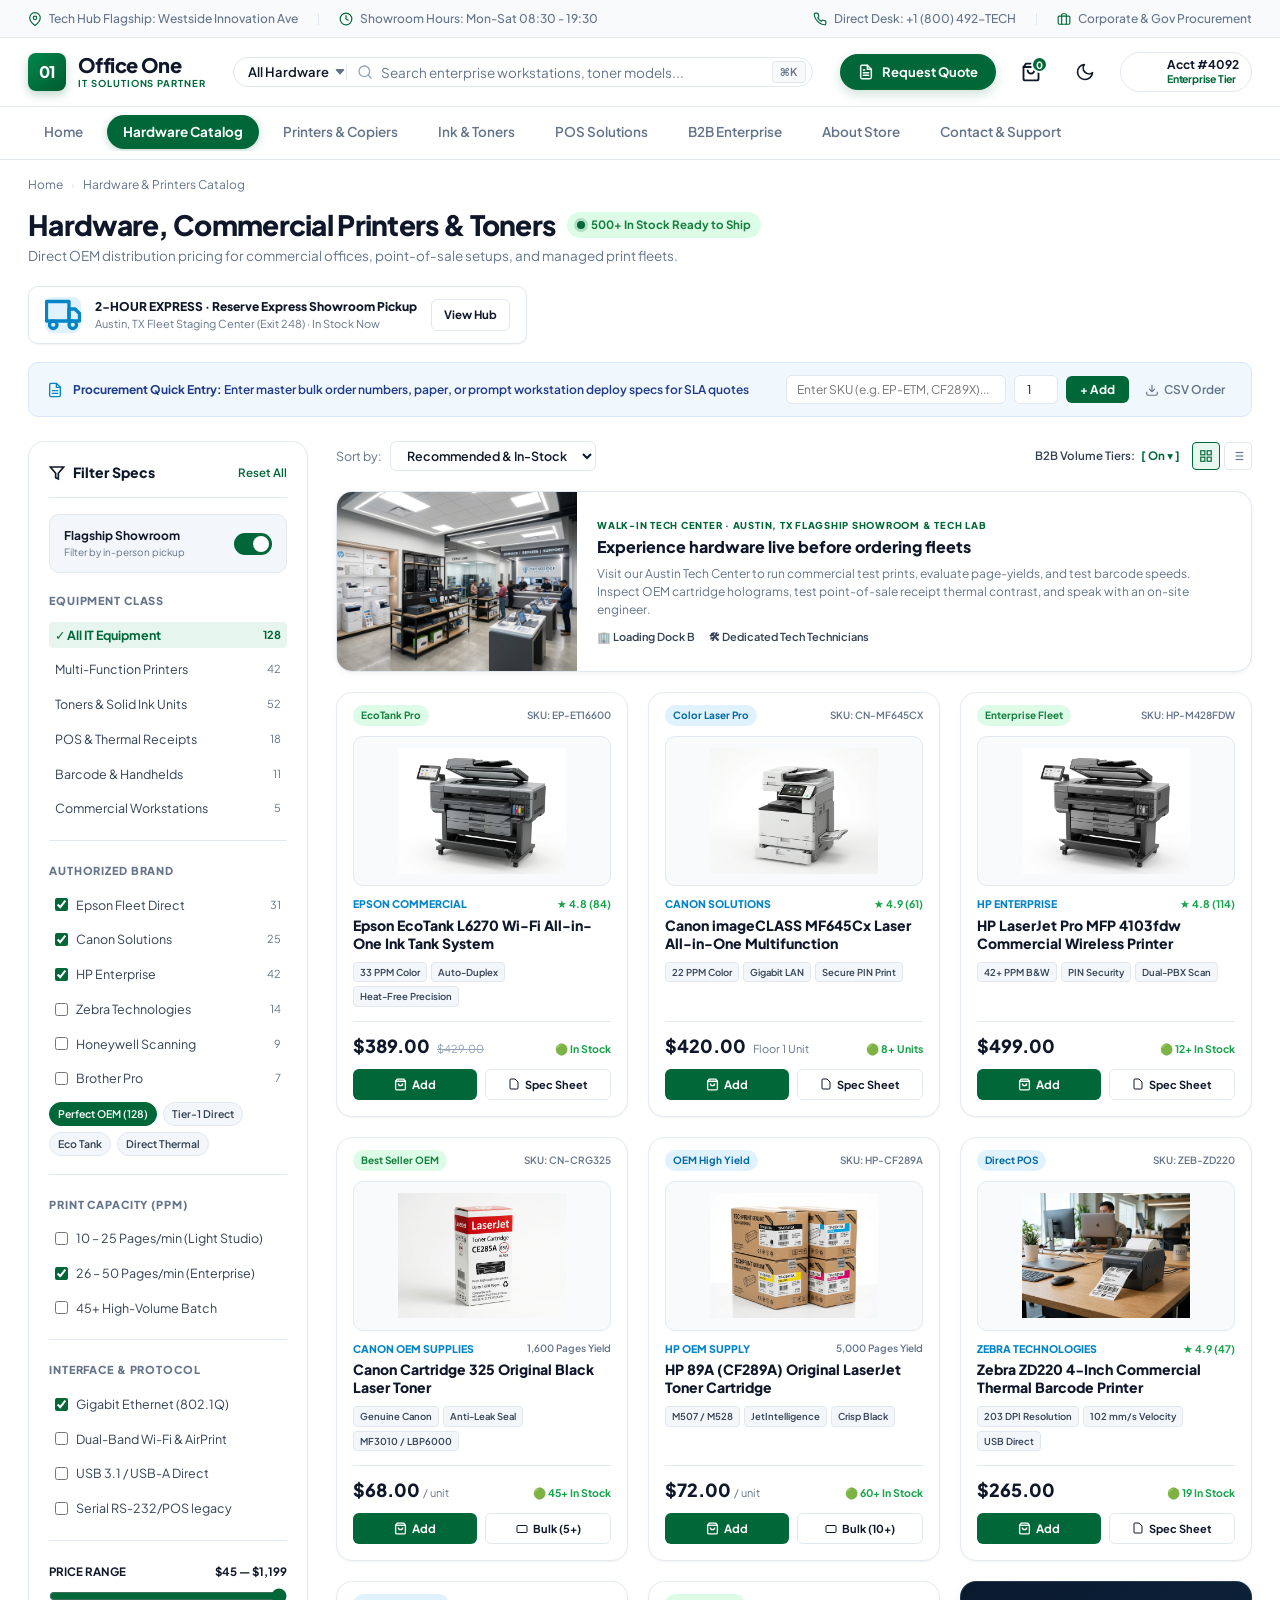
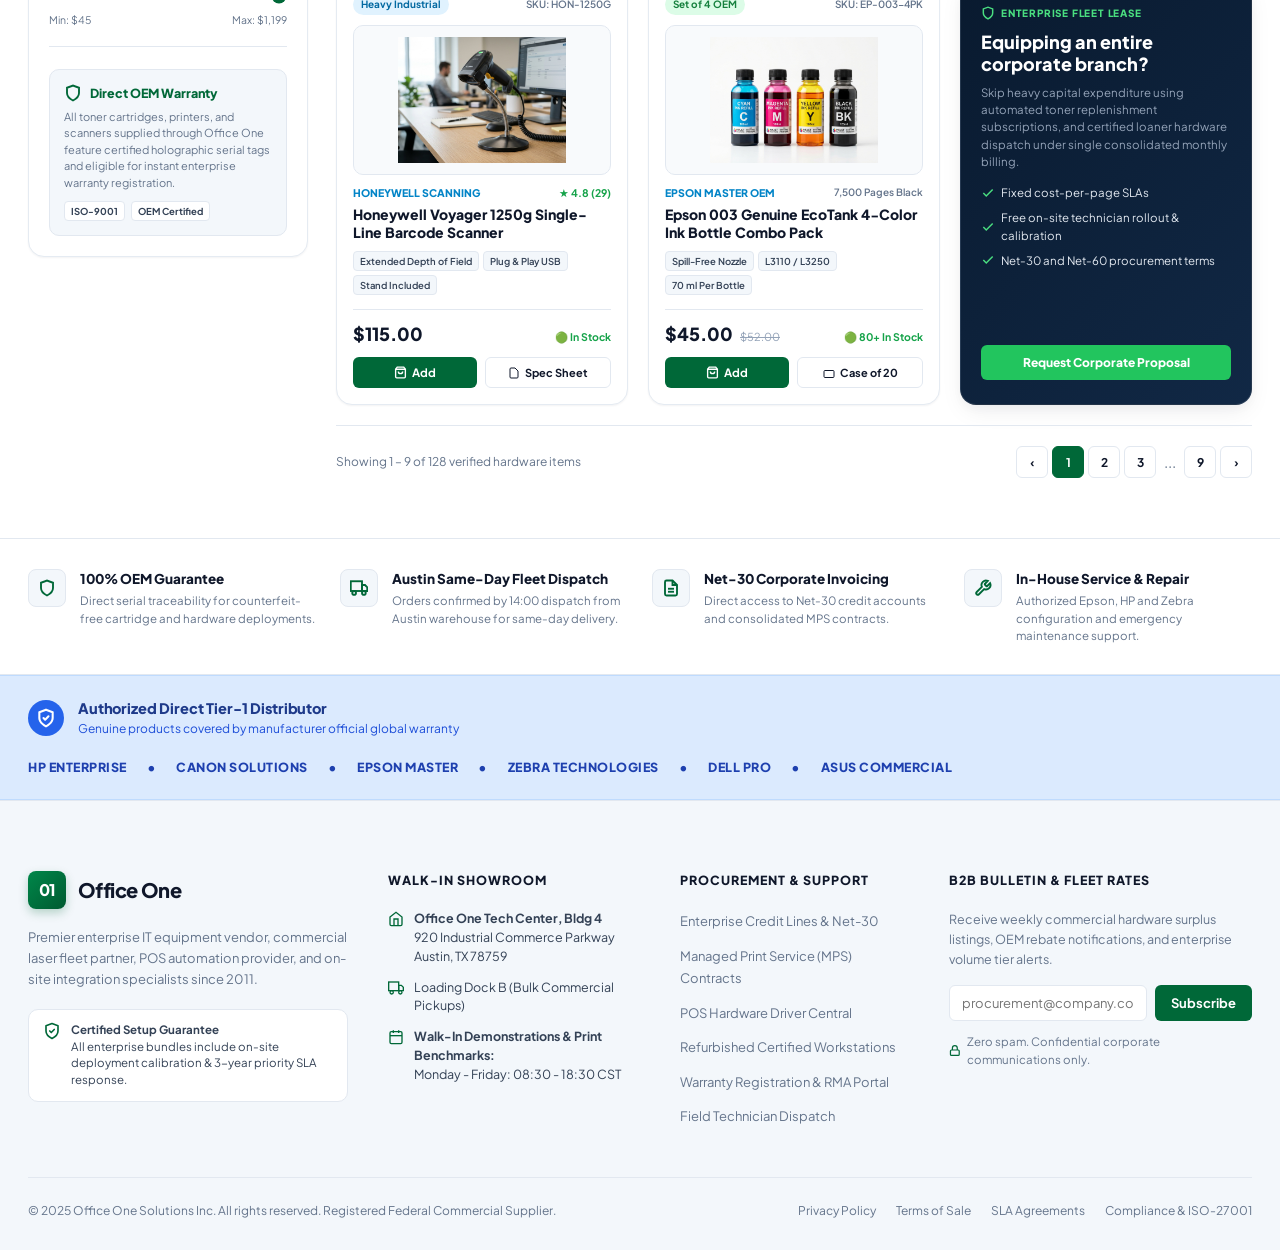
==== catalog.html @ d9a24968 "Initial commit" ====
<!DOCTYPE html>
<html lang="en">
<head>
  <meta charset="UTF-8">
  <meta name="viewport" content="width=device-width, initial-scale=1.0">
  <title>Hardware, Commercial Printers & Toners | Office One Solutions</title>
  <meta name="description" content="Direct OEM distribution pricing for commercial offices, point-of-sale setups, and managed print fleets. Epson, Canon, HP, Zebra.">

  <!-- Google Fonts: Plus Jakarta Sans -->
  <link rel="preconnect" href="https://fonts.googleapis.com">
  <link rel="preconnect" href="https://fonts.gstatic.com" crossorigin>
  <link href="https://fonts.googleapis.com/css2?family=Plus+Jakarta+Sans:wght@400;500;600;700;800&display=swap" rel="stylesheet">

  <link rel="stylesheet" href="style.css">
</head>
<body>

  <!-- ========================================================================
       TOP NOTIFICATION & UTILITY BAR
       ======================================================================== -->
  <header class="top-utility-bar">
    <div class="container">
      <div class="utility-group">
        <span class="utility-item">
          <svg viewBox="0 0 24 24" fill="none" stroke="currentColor" stroke-width="2" stroke-linecap="round" stroke-linejoin="round">
            <path d="M21 10c0 7-9 13-9 13s-9-6-9-13a9 9 0 0 1 18 0z"></path>
            <circle cx="12" cy="10" r="3"></circle>
          </svg>
          Tech Hub Flagship: Westside Innovation Ave
        </span>
        <span class="utility-divider"></span>
        <span class="utility-item">
          <svg viewBox="0 0 24 24" fill="none" stroke="currentColor" stroke-width="2" stroke-linecap="round" stroke-linejoin="round">
            <circle cx="12" cy="12" r="10"></circle>
            <polyline points="12 6 12 12 16 14"></polyline>
          </svg>
          Showroom Hours: Mon-Sat 08:30 - 19:30
        </span>
      </div>

      <div class="utility-group">
        <a href="tel:+18004928324" class="utility-item">
          <svg viewBox="0 0 24 24" fill="none" stroke="currentColor" stroke-width="2" stroke-linecap="round" stroke-linejoin="round">
            <path d="M22 16.92v3a2 2 0 0 1-2.18 2 19.79 19.79 0 0 1-8.63-3.07 19.5 19.5 0 0 1-6-6 19.79 19.79 0 0 1-3.07-8.67A2 2 0 0 1 4.11 2h3a2 2 0 0 1 2 1.72 12.84 12.84 0 0 0 .7 2.81 2 2 0 0 1-.45 2.11L8.09 9.91a16 16 0 0 0 6 6l1.27-1.27a2 2 0 0 1 2.11-.45 12.84 12.84 0 0 0 2.81.7A2 2 0 0 1 22 16.92z"></path>
          </svg>
          Direct Desk: +1 (800) 492-TECH
        </a>
        <span class="utility-divider"></span>
        <a href="#quoteModal" class="utility-item" onclick="document.getElementById('btnOpenQuoteModal').click()">
          <svg viewBox="0 0 24 24" fill="none" stroke="currentColor" stroke-width="2" stroke-linecap="round" stroke-linejoin="round">
            <rect x="2" y="7" width="20" height="14" rx="2" ry="2"></rect>
            <path d="M16 21V5a2 2 0 0 0-2-2h-4a2 2 0 0 0-2 2v16"></path>
          </svg>
          Corporate & Gov Procurement
        </a>
      </div>
    </div>
  </header>

  <!-- ========================================================================
       STICKY HEADER WRAPPER (MAIN NAV + SUB-NAV BAR KEPT VISIBLE ON SCROLL)
       ======================================================================== -->
  <header class="site-header-wrapper" id="siteHeaderWrapper">
    <!-- MAIN NAVIGATION BAR -->
    <nav class="main-header" id="mainHeader">
      <div class="container header-inner">
        <!-- Brand Logo -->
        <a href="index.html" class="brand-logo" aria-label="Office One Home">
          <div class="logo-badge">01</div>
          <div class="logo-text-block">
            <span class="logo-title">Office One</span>
            <span class="logo-tagline">IT SOLUTIONS PARTNER</span>
          </div>
        </a>

        <!-- Search Bar -->
        <form class="header-search-form" id="searchForm" onsubmit="event.preventDefault();">
          <label for="searchCategory" class="sr-only" style="position: absolute; width: 1px; height: 1px; padding: 0; margin: -1px; overflow: hidden; clip: rect(0,0,0,0); border: 0;">Category</label>
          <select class="search-category-select" id="searchCategory" aria-label="Search Category">
            <option>All Hardware</option>
            <option>Laser Printers</option>
            <option>Thermal POS</option>
            <option>OEM Toners</option>
            <option>Workstations</option>
          </select>
          <div class="search-input-wrap">
            <svg viewBox="0 0 24 24" fill="none" stroke="currentColor" stroke-width="2" stroke-linecap="round" stroke-linejoin="round">
              <circle cx="11" cy="11" r="8"></circle>
              <line x1="21" y1="21" x2="16.65" y2="16.65"></line>
            </svg>
            <input type="text" class="search-input" id="searchInput" placeholder="Search enterprise workstations, toner models..." aria-label="Search">
          </div>
          <span class="search-shortcut-badge">⌘K</span>
        </form>

        <!-- Action Elements -->
        <div class="header-actions">
          <!-- Mobile Search Toggle Button (Visible only on mobile) -->
          <button class="header-icon-btn mobile-search-toggle" id="btnMobileSearchToggle" aria-label="Toggle Search Input">
            <svg viewBox="0 0 24 24" fill="none" stroke="currentColor" stroke-width="2.2" stroke-linecap="round" stroke-linejoin="round">
              <circle cx="11" cy="11" r="8"></circle>
              <line x1="21" y1="21" x2="16.65" y2="16.65"></line>
            </svg>
          </button>

          <button class="btn-request-quote" id="btnOpenQuoteModal">
            <svg viewBox="0 0 24 24" fill="none" stroke="currentColor" stroke-width="2.2" stroke-linecap="round" stroke-linejoin="round">
              <path d="M14 2H6a2 2 0 0 0-2 2v16a2 2 0 0 0 2 2h12a2 2 0 0 0 2-2V8z"></path>
              <polyline points="14 2 14 8 20 8"></polyline>
              <line x1="16" y1="13" x2="8" y2="13"></line>
              <line x1="16" y1="17" x2="8" y2="17"></line>
              <polyline points="10 9 9 9 8 9"></polyline>
            </svg>
            Request Quote
          </button>

          <button class="header-icon-btn" id="btnCart" aria-label="View Shopping Cart">
            <svg viewBox="0 0 24 24" fill="none" stroke="currentColor" stroke-width="2.2" stroke-linecap="round" stroke-linejoin="round">
              <path d="M6 2L3 6v14a2 2 0 0 0 2 2h14a2 2 0 0 0 2-2V6l-3-4z"></path>
              <line x1="3" y1="6" x2="21" y2="6"></line>
              <path d="M16 10a4 4 0 0 1-8 0"></path>
            </svg>
            <span class="cart-count-badge" id="cartBadge">0</span>
          </button>

          <button class="header-icon-btn" id="btnThemeToggle" aria-label="Toggle Dark/Light Mode">
            <svg id="themeIcon" viewBox="0 0 24 24" fill="none" stroke="currentColor" stroke-width="2" stroke-linecap="round" stroke-linejoin="round">
              <path d="M21 12.79A9 9 0 1 1 11.21 3 7 7 0 0 0 21 12.79z"></path>
            </svg>
          </button>

          <!-- Account Badge (Avatar at far top-right corner on mobile) -->
          <div class="account-pill" id="btnAccount" title="Acct #4092 Enterprise Tier">
            <div class="account-avatar" style="background: url('https://images.unsplash.com/photo-1534528741775-53994a69daeb?auto=format&fit=crop&w=80&q=80') center/cover;"></div>
            <div class="account-info">
              <span class="account-id">Acct #4092</span>
              <span class="account-tier">Enterprise Tier</span>
            </div>
          </div>
        </div>
      </div>
    </nav>

    <!-- SUB-NAVIGATION BAR (ALWAYS VISIBLE & STICKY ON SCROLL) -->
    <nav class="sub-nav-bar" id="subNavBar">
      <div class="container">
        <ul class="sub-nav-list">
          <li class="sub-nav-item"><a href="index.html">Home</a></li>
          <li class="sub-nav-item active"><a href="catalog.html">Hardware Catalog</a></li>
          <li class="sub-nav-item"><a href="index.html#products">Printers & Copiers</a></li>
          <li class="sub-nav-item"><a href="index.html#toners">Ink & Toners</a></li>
          <li class="sub-nav-item"><a href="index.html#pos">POS Solutions</a></li>
          <li class="sub-nav-item"><a href="index.html#advantage">B2B Enterprise</a></li>
          <li class="sub-nav-item"><a href="index.html#showroom">About Store</a></li>
          <li class="sub-nav-item"><a href="index.html#contact">Contact & Support</a></li>
        </ul>
      </div>
    </nav>
  </header>

  <!-- ========================================================================
       CATALOG HERO & BREADCRUMB
       ======================================================================== -->
  <main class="container">
    <div class="catalog-breadcrumb">
      <a href="index.html">Home</a>
      <span class="crumb-sep">›</span>
      <span>Hardware & Printers Catalog</span>
    </div>

    <!-- Catalog Page Header -->
    <section class="catalog-header-section">
      <div class="catalog-header-inner">
        <div>
          <div class="catalog-title-row">
            <h1 class="catalog-page-title">Hardware, Commercial Printers & Toners</h1>
            <span class="catalog-stock-pill">
              <span class="status-dot-green"></span>
              500+ In Stock Ready to Ship
            </span>
          </div>
          <p class="catalog-subtitle">
            Direct OEM distribution pricing for commercial offices, point-of-sale setups, and managed print fleets.
          </p>
        </div>

        <div class="express-pickup-card">
          <div class="express-pickup-icon">
            <svg viewBox="0 0 24 24" fill="none" stroke="currentColor" stroke-width="2.2" stroke-linecap="round" stroke-linejoin="round">
              <rect x="1" y="3" width="15" height="13"></rect>
              <polygon points="16 8 20 8 23 11 23 16 16 16 16 8"></polygon>
              <circle cx="5.5" cy="18.5" r="2.5"></circle>
              <circle cx="18.5" cy="18.5" r="2.5"></circle>
            </svg>
          </div>
          <div class="express-pickup-info">
            <span class="express-pickup-title">2-HOUR EXPRESS · Reserve Express Showroom Pickup</span>
            <span class="express-pickup-desc">Austin, TX Fleet Staging Center (Exit 248) · In Stock Now</span>
          </div>
          <a href="index.html#showroom" class="btn-view-hub">View Hub</a>
        </div>
      </div>
    </section>

    <!-- Procurement Quick Entry Bar -->
    <div class="quick-entry-bar">
      <div class="quick-entry-left">
        <svg viewBox="0 0 24 24" fill="none" stroke="currentColor" stroke-width="2" stroke-linecap="round" stroke-linejoin="round">
          <path d="M14 2H6a2 2 0 0 0-2 2v16a2 2 0 0 0 2 2h12a2 2 0 0 0 2-2V8z"></path>
          <polyline points="14 2 14 8 20 8"></polyline>
          <line x1="16" y1="13" x2="8" y2="13"></line>
          <line x1="16" y1="17" x2="8" y2="17"></line>
        </svg>
        <span><strong>Procurement Quick Entry:</strong> Enter master bulk order numbers, paper, or prompt workstation deploy specs for SLA quotes</span>
      </div>

      <form class="quick-entry-form" id="quickEntryForm" onsubmit="event.preventDefault();">
        <input type="text" class="quick-sku-input" id="quickSkuInput" placeholder="Enter SKU (e.g. EP-ETM, CF289X)..." required>
        <input type="number" class="quick-qty-input" id="quickQtyInput" value="1" min="1" max="999">
        <button type="submit" class="btn-quick-add" id="btnQuickAdd">+ Add</button>
        <button type="button" class="btn-csv-order" onclick="document.getElementById('btnOpenQuoteModal').click()">
          <svg width="14" height="14" viewBox="0 0 24 24" fill="none" stroke="currentColor" stroke-width="2"><path d="M21 15v4a2 2 0 0 1-2 2H5a2 2 0 0 1-2-2v-4"></path><polyline points="7 10 12 15 17 10"></polyline><line x1="12" y1="15" x2="12" y2="3"></line></svg>
          CSV Order
        </button>
      </form>
    </div>

    <!-- ========================================================================
         CATALOG MAIN LAYOUT (SIDEBAR + PRODUCT GRID)
         ======================================================================== -->
    <div class="catalog-main-layout">
      <!-- LEFT SIDEBAR: FILTERS -->
      <aside class="catalog-sidebar">
        <div class="filter-header-row">
          <div class="filter-header-title">
            <svg width="16" height="16" viewBox="0 0 24 24" fill="none" stroke="currentColor" stroke-width="2.5"><polygon points="22 3 2 3 10 12.46 10 19 14 21 14 12.46 22 3"></polygon></svg>
            Filter Specs
          </div>
          <span class="btn-reset-filters" id="btnResetFilters">Reset All</span>
        </div>

        <!-- Flagship Showroom Toggle -->
        <div class="flagship-toggle-box">
          <div>
            <div class="flagship-toggle-label">Flagship Showroom</div>
            <div class="flagship-toggle-sub">Filter by in-person pickup</div>
          </div>
          <div class="toggle-switch" id="flagshipToggle" aria-label="Toggle Showroom Only"></div>
        </div>

        <!-- 1. Equipment Class -->
        <div class="filter-section-block">
          <div class="filter-section-title">EQUIPMENT CLASS</div>
          <ul class="filter-options-list">
            <li class="filter-option-item active" data-class="all">
              <span>✓ All IT Equipment</span>
              <span class="filter-count-badge">128</span>
            </li>
            <li class="filter-option-item" data-class="printers">
              <span>Multi-Function Printers</span>
              <span class="filter-count-badge">42</span>
            </li>
            <li class="filter-option-item" data-class="toners">
              <span>Toners & Solid Ink Units</span>
              <span class="filter-count-badge">52</span>
            </li>
            <li class="filter-option-item" data-class="pos">
              <span>POS & Thermal Receipts</span>
              <span class="filter-count-badge">18</span>
            </li>
            <li class="filter-option-item" data-class="scanners">
              <span>Barcode & Handhelds</span>
              <span class="filter-count-badge">11</span>
            </li>
            <li class="filter-option-item" data-class="workstations">
              <span>Commercial Workstations</span>
              <span class="filter-count-badge">5</span>
            </li>
          </ul>
        </div>

        <!-- 2. Authorized Brand -->
        <div class="filter-section-block">
          <div class="filter-section-title">AUTHORIZED BRAND</div>
          <ul class="filter-options-list">
            <li class="filter-option-item">
              <label class="filter-checkbox-wrap">
                <input type="checkbox" checked>
                <span>Epson Fleet Direct</span>
              </label>
              <span class="filter-count-badge">31</span>
            </li>
            <li class="filter-option-item">
              <label class="filter-checkbox-wrap">
                <input type="checkbox" checked>
                <span>Canon Solutions</span>
              </label>
              <span class="filter-count-badge">25</span>
            </li>
            <li class="filter-option-item">
              <label class="filter-checkbox-wrap">
                <input type="checkbox" checked>
                <span>HP Enterprise</span>
              </label>
              <span class="filter-count-badge">42</span>
            </li>
            <li class="filter-option-item">
              <label class="filter-checkbox-wrap">
                <input type="checkbox">
                <span>Zebra Technologies</span>
              </label>
              <span class="filter-count-badge">14</span>
            </li>
            <li class="filter-option-item">
              <label class="filter-checkbox-wrap">
                <input type="checkbox">
                <span>Honeywell Scanning</span>
              </label>
              <span class="filter-count-badge">9</span>
            </li>
            <li class="filter-option-item">
              <label class="filter-checkbox-wrap">
                <input type="checkbox">
                <span>Brother Pro</span>
              </label>
              <span class="filter-count-badge">7</span>
            </li>
          </ul>

          <div class="filter-pill-tags-row">
            <span class="filter-tag-pill active">Perfect OEM (128)</span>
            <span class="filter-tag-pill">Tier-1 Direct</span>
            <span class="filter-tag-pill">Eco Tank</span>
            <span class="filter-tag-pill">Direct Thermal</span>
          </div>
        </div>

        <!-- 3. Print Capacity (PPM) -->
        <div class="filter-section-block">
          <div class="filter-section-title">PRINT CAPACITY (PPM)</div>
          <ul class="filter-options-list">
            <li class="filter-option-item">
              <label class="filter-checkbox-wrap">
                <input type="checkbox">
                <span>10 – 25 Pages/min (Light Studio)</span>
              </label>
            </li>
            <li class="filter-option-item">
              <label class="filter-checkbox-wrap">
                <input type="checkbox" checked>
                <span>26 – 50 Pages/min (Enterprise)</span>
              </label>
            </li>
            <li class="filter-option-item">
              <label class="filter-checkbox-wrap">
                <input type="checkbox">
                <span>45+ High-Volume Batch</span>
              </label>
            </li>
          </ul>
        </div>

        <!-- 4. Interface & Protocol -->
        <div class="filter-section-block">
          <div class="filter-section-title">INTERFACE & PROTOCOL</div>
          <ul class="filter-options-list">
            <li class="filter-option-item">
              <label class="filter-checkbox-wrap">
                <input type="checkbox" checked>
                <span>Gigabit Ethernet (802.1Q)</span>
              </label>
            </li>
            <li class="filter-option-item">
              <label class="filter-checkbox-wrap">
                <input type="checkbox">
                <span>Dual-Band Wi-Fi & AirPrint</span>
              </label>
            </li>
            <li class="filter-option-item">
              <label class="filter-checkbox-wrap">
                <input type="checkbox">
                <span>USB 3.1 / USB-A Direct</span>
              </label>
            </li>
            <li class="filter-option-item">
              <label class="filter-checkbox-wrap">
                <input type="checkbox">
                <span>Serial RS-232/POS legacy</span>
              </label>
            </li>
          </ul>
        </div>

        <!-- 5. Price Range Slider -->
        <div class="filter-section-block">
          <div class="price-range-slider-wrap">
            <div class="price-range-header">
              <span>PRICE RANGE</span>
              <span id="priceDisplay">$45 — $1,199</span>
            </div>
            <input type="range" class="price-slider-input" min="45" max="1199" value="1199" id="priceRangeInput">
            <div class="price-slider-limits">
              <span>Min: $45</span>
              <span>Max: $1,199</span>
            </div>
          </div>
        </div>

        <!-- 6. Direct OEM Warranty Box -->
        <div class="sidebar-warranty-card">
          <div class="warranty-card-header">
            <svg width="18" height="18" viewBox="0 0 24 24" fill="none" stroke="currentColor" stroke-width="2.5"><path d="M12 22s8-4 8-10V5l-8-3-8 3v7c0 6 8 10 8 10z"></path></svg>
            Direct OEM Warranty
          </div>
          <p class="warranty-card-desc">
            All toner cartridges, printers, and scanners supplied through Office One feature certified holographic serial tags and eligible for instant enterprise warranty registration.
          </p>
          <div class="warranty-badges-row">
            <span class="warranty-badge-pill">ISO-9001</span>
            <span class="warranty-badge-pill">OEM Certified</span>
          </div>
        </div>
      </aside>

      <!-- RIGHT MAIN CONTENT: PRODUCTS -->
      <section class="catalog-content-col">
        <!-- Catalog Top Toolbar -->
        <div class="catalog-toolbar-row">
          <div class="catalog-sort-group">
            <span>Sort by:</span>
            <select class="catalog-sort-select" aria-label="Sort products">
              <option>Recommended & In-Stock</option>
              <option>Price: Low to High</option>
              <option>Price: High to Low</option>
              <option>Highest PPM Speed</option>
              <option>Top Rated Enterprise</option>
            </select>
          </div>

          <div class="catalog-view-controls">
            <div class="b2b-tier-toggle-pill">
              <span>B2B Volume Tiers:</span>
              <strong style="color: var(--color-primary);">[ On ▾ ]</strong>
            </div>
            <div class="view-mode-buttons">
              <button class="view-btn active" aria-label="Grid View">
                <svg width="14" height="14" viewBox="0 0 24 24" fill="none" stroke="currentColor" stroke-width="2"><rect x="3" y="3" width="7" height="7"></rect><rect x="14" y="3" width="7" height="7"></rect><rect x="14" y="14" width="7" height="7"></rect><rect x="3" y="14" width="7" height="7"></rect></svg>
              </button>
              <button class="view-btn" aria-label="List View">
                <svg width="14" height="14" viewBox="0 0 24 24" fill="none" stroke="currentColor" stroke-width="2"><line x1="8" y1="6" x2="21" y2="6"></line><line x1="8" y1="12" x2="21" y2="12"></line><line x1="8" y1="18" x2="21" y2="18"></line><line x1="3" y1="6" x2="3.01" y2="6"></line><line x1="3" y1="12" x2="3.01" y2="12"></line><line x1="3" y1="18" x2="3.01" y2="18"></line></svg>
              </button>
            </div>
          </div>
        </div>

        <!-- Featured Showroom Banner Card -->
        <div class="walkin-banner-card">
          <img src="assets/showroom.jpg" alt="Office One Tech Center" class="walkin-banner-img">
          <div class="walkin-banner-body">
            <span class="walkin-kicker">WALK-IN TECH CENTER · Austin, TX Flagship Showroom & Tech Lab</span>
            <h2 class="walkin-title">Experience hardware live before ordering fleets</h2>
            <p class="walkin-desc">
              Visit our Austin Tech Center to run commercial test prints, evaluate page-yields, and test barcode speeds. Inspect OEM cartridge holograms, test point-of-sale receipt thermal contrast, and speak with an on-site engineer.
            </p>
            <div class="walkin-tags-row">
              <span>🏢 Loading Dock B</span>
              <span>🛠 Dedicated Tech Technicians</span>
            </div>
          </div>
        </div>

        <!-- Catalog 9-Cards Grid (3x3) -->
        <div class="catalog-products-grid">
          <!-- Card 1: Epson EcoTank L6270 -->
          <article class="catalog-card">
            <div class="catalog-card-header">
              <span class="catalog-card-pill badge-green">EcoTank Pro</span>
              <span class="catalog-card-sku">SKU: EP-ET16600</span>
            </div>
            <div class="catalog-card-img-wrap">
              <img src="assets/epson-printer.jpg" alt="Epson EcoTank L6270 Wi-Fi All-in-One Ink Tank System">
            </div>
            <div class="catalog-card-body">
              <div class="catalog-card-meta">
                <span class="catalog-card-brand">Epson Commercial</span>
                <span class="catalog-card-rating">★ 4.8 (84)</span>
              </div>
              <h3 class="catalog-card-title">Epson EcoTank L6270 Wi-Fi All-in-One Ink Tank System</h3>
              <div class="catalog-specs-pills">
                <span class="spec-pill-item">33 PPM Color</span>
                <span class="spec-pill-item">Auto-Duplex</span>
                <span class="spec-pill-item">Heat-Free Precision</span>
              </div>
              <div class="catalog-card-bottom">
                <div class="catalog-price-row">
                  <div>
                    <span class="catalog-price-val">$389.00</span>
                    <span class="catalog-price-strike">$429.00</span>
                  </div>
                  <span class="catalog-stock-indicator">🟢 In Stock</span>
                </div>
                <div class="catalog-btn-group">
                  <button class="btn-catalog-add" data-name="Epson EcoTank L6270">
                    <svg width="13" height="13" viewBox="0 0 24 24" fill="none" stroke="currentColor" stroke-width="2.5"><path d="M6 2L3 6v14a2 2 0 0 0 2 2h14a2 2 0 0 0 2-2V6l-3-4z"></path><line x1="3" y1="6" x2="21" y2="6"></line><path d="M16 10a4 4 0 0 1-8 0"></path></svg>
                    Add
                  </button>
                  <button class="btn-catalog-spec" onclick="document.getElementById('btnOpenQuoteModal').click()">
                    <svg width="12" height="12" viewBox="0 0 24 24" fill="none" stroke="currentColor" stroke-width="2"><path d="M14 2H6a2 2 0 0 0-2 2v16a2 2 0 0 0 2 2h12a2 2 0 0 0 2-2V8z"></path></svg>
                    Spec Sheet
                  </button>
                </div>
              </div>
            </div>
          </article>

          <!-- Card 2: Canon imageCLASS MF645Cx -->
          <article class="catalog-card">
            <div class="catalog-card-header">
              <span class="catalog-card-pill badge-blue">Color Laser Pro</span>
              <span class="catalog-card-sku">SKU: CN-MF645CX</span>
            </div>
            <div class="catalog-card-img-wrap">
              <img src="assets/canon-printer.jpg" alt="Canon imageCLASS MF645Cx Laser All-in-One Multifunction">
            </div>
            <div class="catalog-card-body">
              <div class="catalog-card-meta">
                <span class="catalog-card-brand">Canon Solutions</span>
                <span class="catalog-card-rating">★ 4.9 (61)</span>
              </div>
              <h3 class="catalog-card-title">Canon imageCLASS MF645Cx Laser All-in-One Multifunction</h3>
              <div class="catalog-specs-pills">
                <span class="spec-pill-item">22 PPM Color</span>
                <span class="spec-pill-item">Gigabit LAN</span>
                <span class="spec-pill-item">Secure PIN Print</span>
              </div>
              <div class="catalog-card-bottom">
                <div class="catalog-price-row">
                  <div>
                    <span class="catalog-price-val">$420.00</span>
                    <span style="font-size: 11px; color: var(--text-muted); margin-left: 4px;">Floor 1 Unit</span>
                  </div>
                  <span class="catalog-stock-indicator">🟢 8+ Units</span>
                </div>
                <div class="catalog-btn-group">
                  <button class="btn-catalog-add" data-name="Canon imageCLASS MF645Cx">
                    <svg width="13" height="13" viewBox="0 0 24 24" fill="none" stroke="currentColor" stroke-width="2.5"><path d="M6 2L3 6v14a2 2 0 0 0 2 2h14a2 2 0 0 0 2-2V6l-3-4z"></path><line x1="3" y1="6" x2="21" y2="6"></line><path d="M16 10a4 4 0 0 1-8 0"></path></svg>
                    Add
                  </button>
                  <button class="btn-catalog-spec" onclick="document.getElementById('btnOpenQuoteModal').click()">
                    <svg width="12" height="12" viewBox="0 0 24 24" fill="none" stroke="currentColor" stroke-width="2"><path d="M14 2H6a2 2 0 0 0-2 2v16a2 2 0 0 0 2 2h12a2 2 0 0 0 2-2V8z"></path></svg>
                    Spec Sheet
                  </button>
                </div>
              </div>
            </div>
          </article>

          <!-- Card 3: HP LaserJet Pro MFP 4103fdw -->
          <article class="catalog-card">
            <div class="catalog-card-header">
              <span class="catalog-card-pill badge-green">Enterprise Fleet</span>
              <span class="catalog-card-sku">SKU: HP-M428FDW</span>
            </div>
            <div class="catalog-card-img-wrap">
              <img src="assets/epson-printer.jpg" alt="HP LaserJet Pro MFP 4103fdw Commercial Wireless Printer" style="filter: grayscale(1);">
            </div>
            <div class="catalog-card-body">
              <div class="catalog-card-meta">
                <span class="catalog-card-brand">HP Enterprise</span>
                <span class="catalog-card-rating">★ 4.8 (114)</span>
              </div>
              <h3 class="catalog-card-title">HP LaserJet Pro MFP 4103fdw Commercial Wireless Printer</h3>
              <div class="catalog-specs-pills">
                <span class="spec-pill-item">42+ PPM B&W</span>
                <span class="spec-pill-item">PIN Security</span>
                <span class="spec-pill-item">Dual-PBX Scan</span>
              </div>
              <div class="catalog-card-bottom">
                <div class="catalog-price-row">
                  <div>
                    <span class="catalog-price-val">$499.00</span>
                  </div>
                  <span class="catalog-stock-indicator">🟢 12+ In Stock</span>
                </div>
                <div class="catalog-btn-group">
                  <button class="btn-catalog-add" data-name="HP LaserJet Pro 4103fdw">
                    <svg width="13" height="13" viewBox="0 0 24 24" fill="none" stroke="currentColor" stroke-width="2.5"><path d="M6 2L3 6v14a2 2 0 0 0 2 2h14a2 2 0 0 0 2-2V6l-3-4z"></path><line x1="3" y1="6" x2="21" y2="6"></line><path d="M16 10a4 4 0 0 1-8 0"></path></svg>
                    Add
                  </button>
                  <button class="btn-catalog-spec" onclick="document.getElementById('btnOpenQuoteModal').click()">
                    <svg width="12" height="12" viewBox="0 0 24 24" fill="none" stroke="currentColor" stroke-width="2"><path d="M14 2H6a2 2 0 0 0-2 2v16a2 2 0 0 0 2 2h12a2 2 0 0 0 2-2V8z"></path></svg>
                    Spec Sheet
                  </button>
                </div>
              </div>
            </div>
          </article>

          <!-- Card 4: Canon Cartridge 325 -->
          <article class="catalog-card">
            <div class="catalog-card-header">
              <span class="catalog-card-pill badge-green">Best Seller OEM</span>
              <span class="catalog-card-sku">SKU: CN-CRG325</span>
            </div>
            <div class="catalog-card-img-wrap">
              <img src="assets/canon-toner-box.jpg" alt="Canon Cartridge 325 Original Black Laser Toner">
            </div>
            <div class="catalog-card-body">
              <div class="catalog-card-meta">
                <span class="catalog-card-brand">Canon OEM Supplies</span>
                <span style="font-size: 10px; color: var(--text-muted); font-weight: 600;">1,600 Pages Yield</span>
              </div>
              <h3 class="catalog-card-title">Canon Cartridge 325 Original Black Laser Toner</h3>
              <div class="catalog-specs-pills">
                <span class="spec-pill-item">Genuine Canon</span>
                <span class="spec-pill-item">Anti-Leak Seal</span>
                <span class="spec-pill-item">MF3010 / LBP6000</span>
              </div>
              <div class="catalog-card-bottom">
                <div class="catalog-price-row">
                  <div>
                    <span class="catalog-price-val">$68.00</span>
                    <span style="font-size: 11px; color: var(--text-muted);">/ unit</span>
                  </div>
                  <span class="catalog-stock-indicator">🟢 45+ In Stock</span>
                </div>
                <div class="catalog-btn-group">
                  <button class="btn-catalog-add" data-name="Canon Cartridge 325">
                    <svg width="13" height="13" viewBox="0 0 24 24" fill="none" stroke="currentColor" stroke-width="2.5"><path d="M6 2L3 6v14a2 2 0 0 0 2 2h14a2 2 0 0 0 2-2V6l-3-4z"></path><line x1="3" y1="6" x2="21" y2="6"></line><path d="M16 10a4 4 0 0 1-8 0"></path></svg>
                    Add
                  </button>
                  <button class="btn-catalog-spec" onclick="document.getElementById('btnOpenQuoteModal').click()">
                    <svg width="12" height="12" viewBox="0 0 24 24" fill="none" stroke="currentColor" stroke-width="2"><rect x="2" y="7" width="20" height="14" rx="2"></rect></svg>
                    Bulk (5+)
                  </button>
                </div>
              </div>
            </div>
          </article>

          <!-- Card 5: HP 89A Toner -->
          <article class="catalog-card">
            <div class="catalog-card-header">
              <span class="catalog-card-pill badge-blue">OEM High Yield</span>
              <span class="catalog-card-sku">SKU: HP-CF289A</span>
            </div>
            <div class="catalog-card-img-wrap">
              <img src="assets/hp-toner.jpg" alt="HP 89A (CF289A) Original LaserJet Toner Cartridge">
            </div>
            <div class="catalog-card-body">
              <div class="catalog-card-meta">
                <span class="catalog-card-brand">HP OEM Supply</span>
                <span style="font-size: 10px; color: var(--text-muted); font-weight: 600;">5,000 Pages Yield</span>
              </div>
              <h3 class="catalog-card-title">HP 89A (CF289A) Original LaserJet Toner Cartridge</h3>
              <div class="catalog-specs-pills">
                <span class="spec-pill-item">M507 / M528</span>
                <span class="spec-pill-item">JetIntelligence</span>
                <span class="spec-pill-item">Crisp Black</span>
              </div>
              <div class="catalog-card-bottom">
                <div class="catalog-price-row">
                  <div>
                    <span class="catalog-price-val">$72.00</span>
                    <span style="font-size: 11px; color: var(--text-muted);">/ unit</span>
                  </div>
                  <span class="catalog-stock-indicator">🟢 60+ In Stock</span>
                </div>
                <div class="catalog-btn-group">
                  <button class="btn-catalog-add" data-name="HP 89A Toner">
                    <svg width="13" height="13" viewBox="0 0 24 24" fill="none" stroke="currentColor" stroke-width="2.5"><path d="M6 2L3 6v14a2 2 0 0 0 2 2h14a2 2 0 0 0 2-2V6l-3-4z"></path><line x1="3" y1="6" x2="21" y2="6"></line><path d="M16 10a4 4 0 0 1-8 0"></path></svg>
                    Add
                  </button>
                  <button class="btn-catalog-spec" onclick="document.getElementById('btnOpenQuoteModal').click()">
                    <svg width="12" height="12" viewBox="0 0 24 24" fill="none" stroke="currentColor" stroke-width="2"><rect x="2" y="7" width="20" height="14" rx="2"></rect></svg>
                    Bulk (10+)
                  </button>
                </div>
              </div>
            </div>
          </article>

          <!-- Card 6: Zebra ZD220 Barcode Printer -->
          <article class="catalog-card">
            <div class="catalog-card-header">
              <span class="catalog-card-pill badge-blue">Direct POS</span>
              <span class="catalog-card-sku">SKU: ZEB-ZD220</span>
            </div>
            <div class="catalog-card-img-wrap">
              <img src="assets/zebra-printer.jpg" alt="Zebra ZD220 4-Inch Commercial Thermal Barcode Printer">
            </div>
            <div class="catalog-card-body">
              <div class="catalog-card-meta">
                <span class="catalog-card-brand">Zebra Technologies</span>
                <span class="catalog-card-rating">★ 4.9 (47)</span>
              </div>
              <h3 class="catalog-card-title">Zebra ZD220 4-Inch Commercial Thermal Barcode Printer</h3>
              <div class="catalog-specs-pills">
                <span class="spec-pill-item">203 DPI Resolution</span>
                <span class="spec-pill-item">102 mm/s Velocity</span>
                <span class="spec-pill-item">USB Direct</span>
              </div>
              <div class="catalog-card-bottom">
                <div class="catalog-price-row">
                  <div>
                    <span class="catalog-price-val">$265.00</span>
                  </div>
                  <span class="catalog-stock-indicator">🟢 19 In Stock</span>
                </div>
                <div class="catalog-btn-group">
                  <button class="btn-catalog-add" data-name="Zebra ZD220 Barcode Printer">
                    <svg width="13" height="13" viewBox="0 0 24 24" fill="none" stroke="currentColor" stroke-width="2.5"><path d="M6 2L3 6v14a2 2 0 0 0 2 2h14a2 2 0 0 0 2-2V6l-3-4z"></path><line x1="3" y1="6" x2="21" y2="6"></line><path d="M16 10a4 4 0 0 1-8 0"></path></svg>
                    Add
                  </button>
                  <button class="btn-catalog-spec" onclick="document.getElementById('btnOpenQuoteModal').click()">
                    <svg width="12" height="12" viewBox="0 0 24 24" fill="none" stroke="currentColor" stroke-width="2"><path d="M14 2H6a2 2 0 0 0-2 2v16a2 2 0 0 0 2 2h12a2 2 0 0 0 2-2V8z"></path></svg>
                    Spec Sheet
                  </button>
                </div>
              </div>
            </div>
          </article>

          <!-- Card 7: Honeywell Voyager 1250g -->
          <article class="catalog-card">
            <div class="catalog-card-header">
              <span class="catalog-card-pill badge-blue">Heavy Industrial</span>
              <span class="catalog-card-sku">SKU: HON-1250G</span>
            </div>
            <div class="catalog-card-img-wrap">
              <img src="assets/honeywell-scanner.jpg" alt="Honeywell Voyager 1250g Single-Line Barcode Scanner">
            </div>
            <div class="catalog-card-body">
              <div class="catalog-card-meta">
                <span class="catalog-card-brand">Honeywell Scanning</span>
                <span class="catalog-card-rating">★ 4.8 (29)</span>
              </div>
              <h3 class="catalog-card-title">Honeywell Voyager 1250g Single-Line Barcode Scanner</h3>
              <div class="catalog-specs-pills">
                <span class="spec-pill-item">Extended Depth of Field</span>
                <span class="spec-pill-item">Plug & Play USB</span>
                <span class="spec-pill-item">Stand Included</span>
              </div>
              <div class="catalog-card-bottom">
                <div class="catalog-price-row">
                  <div>
                    <span class="catalog-price-val">$115.00</span>
                  </div>
                  <span class="catalog-stock-indicator">🟢 In Stock</span>
                </div>
                <div class="catalog-btn-group">
                  <button class="btn-catalog-add" data-name="Honeywell Voyager Scanner">
                    <svg width="13" height="13" viewBox="0 0 24 24" fill="none" stroke="currentColor" stroke-width="2.5"><path d="M6 2L3 6v14a2 2 0 0 0 2 2h14a2 2 0 0 0 2-2V6l-3-4z"></path><line x1="3" y1="6" x2="21" y2="6"></line><path d="M16 10a4 4 0 0 1-8 0"></path></svg>
                    Add
                  </button>
                  <button class="btn-catalog-spec" onclick="document.getElementById('btnOpenQuoteModal').click()">
                    <svg width="12" height="12" viewBox="0 0 24 24" fill="none" stroke="currentColor" stroke-width="2"><path d="M14 2H6a2 2 0 0 0-2 2v16a2 2 0 0 0 2 2h12a2 2 0 0 0 2-2V8z"></path></svg>
                    Spec Sheet
                  </button>
                </div>
              </div>
            </div>
          </article>

          <!-- Card 8: Epson 003 Ink Pack -->
          <article class="catalog-card">
            <div class="catalog-card-header">
              <span class="catalog-card-pill badge-green">Set of 4 OEM</span>
              <span class="catalog-card-sku">SKU: EP-003-4PK</span>
            </div>
            <div class="catalog-card-img-wrap">
              <img src="assets/epson-ink-bottles.jpg" alt="Epson 003 Genuine EcoTank 4-Color Ink Bottle Combo Pack">
            </div>
            <div class="catalog-card-body">
              <div class="catalog-card-meta">
                <span class="catalog-card-brand">Epson Master OEM</span>
                <span style="font-size: 10px; color: var(--text-muted); font-weight: 600;">7,500 Pages Black</span>
              </div>
              <h3 class="catalog-card-title">Epson 003 Genuine EcoTank 4-Color Ink Bottle Combo Pack</h3>
              <div class="catalog-specs-pills">
                <span class="spec-pill-item">Spill-Free Nozzle</span>
                <span class="spec-pill-item">L3110 / L3250</span>
                <span class="spec-pill-item">70 ml Per Bottle</span>
              </div>
              <div class="catalog-card-bottom">
                <div class="catalog-price-row">
                  <div>
                    <span class="catalog-price-val">$45.00</span>
                    <span class="catalog-price-strike">$52.00</span>
                  </div>
                  <span class="catalog-stock-indicator">🟢 80+ In Stock</span>
                </div>
                <div class="catalog-btn-group">
                  <button class="btn-catalog-add" data-name="Epson 003 4-Color Ink Set">
                    <svg width="13" height="13" viewBox="0 0 24 24" fill="none" stroke="currentColor" stroke-width="2.5"><path d="M6 2L3 6v14a2 2 0 0 0 2 2h14a2 2 0 0 0 2-2V6l-3-4z"></path><line x1="3" y1="6" x2="21" y2="6"></line><path d="M16 10a4 4 0 0 1-8 0"></path></svg>
                    Add
                  </button>
                  <button class="btn-catalog-spec" onclick="document.getElementById('btnOpenQuoteModal').click()">
                    <svg width="12" height="12" viewBox="0 0 24 24" fill="none" stroke="currentColor" stroke-width="2"><rect x="2" y="7" width="20" height="14" rx="2"></rect></svg>
                    Case of 20
                  </button>
                </div>
              </div>
            </div>
          </article>

          <!-- Card 9: Enterprise Branch Promo -->
          <article class="enterprise-promo-card">
            <div>
              <span class="promo-header-kicker">
                <svg width="14" height="14" viewBox="0 0 24 24" fill="none" stroke="currentColor" stroke-width="2.5"><path d="M12 22s8-4 8-10V5l-8-3-8 3v7c0 6 8 10 8 10z"></path></svg>
                ENTERPRISE FLEET LEASE
              </span>
              <h3 class="promo-title">Equipping an entire corporate branch?</h3>
              <p class="promo-desc">
                Skip heavy capital expenditure using automated toner replenishment subscriptions, and certified loaner hardware dispatch under single consolidated monthly billing.
              </p>
              <ul class="promo-bullets">
                <li class="promo-bullet-item">
                  <svg viewBox="0 0 24 24" fill="none" stroke="currentColor" stroke-width="2.5"><polyline points="20 6 9 17 4 12"></polyline></svg>
                  Fixed cost-per-page SLAs
                </li>
                <li class="promo-bullet-item">
                  <svg viewBox="0 0 24 24" fill="none" stroke="currentColor" stroke-width="2.5"><polyline points="20 6 9 17 4 12"></polyline></svg>
                  Free on-site technician rollout & calibration
                </li>
                <li class="promo-bullet-item">
                  <svg viewBox="0 0 24 24" fill="none" stroke="currentColor" stroke-width="2.5"><polyline points="20 6 9 17 4 12"></polyline></svg>
                  Net-30 and Net-60 procurement terms
                </li>
              </ul>
            </div>
            <button class="btn-promo-proposal" onclick="document.getElementById('btnOpenQuoteModal').click()">
              Request Corporate Proposal
            </button>
          </article>
        </div>

        <!-- Pagination Bar -->
        <div class="catalog-pagination-row">
          <span class="pagination-info">Showing 1 – 9 of 128 verified hardware items</span>
          <div class="pagination-controls">
            <button class="page-btn">‹</button>
            <button class="page-btn active">1</button>
            <button class="page-btn">2</button>
            <button class="page-btn">3</button>
            <span style="padding: 0 4px; color: var(--text-muted);">...</span>
            <button class="page-btn">9</button>
            <button class="page-btn">›</button>
          </div>
        </div>
      </section>
    </div>
  </main>

  <!-- ========================================================================
       4 VALUE GUARANTEE STRIP
       ======================================================================== -->
  <section class="value-badges-strip">
    <div class="container value-badges-grid">
      <div class="value-badge-box">
        <div class="value-badge-icon">
          <svg viewBox="0 0 24 24" fill="none" stroke="currentColor" stroke-width="2.5"><path d="M12 22s8-4 8-10V5l-8-3-8 3v7c0 6 8 10 8 10z"></path></svg>
        </div>
        <div>
          <div class="value-badge-title">100% OEM Guarantee</div>
          <div class="value-badge-desc">Direct serial traceability for counterfeit-free cartridge and hardware deployments.</div>
        </div>
      </div>

      <div class="value-badge-box">
        <div class="value-badge-icon">
          <svg viewBox="0 0 24 24" fill="none" stroke="currentColor" stroke-width="2.5"><rect x="1" y="3" width="15" height="13"></rect><polygon points="16 8 20 8 23 11 23 16 16 16 16 8"></polygon><circle cx="5.5" cy="18.5" r="2.5"></circle><circle cx="18.5" cy="18.5" r="2.5"></circle></svg>
        </div>
        <div>
          <div class="value-badge-title">Austin Same-Day Fleet Dispatch</div>
          <div class="value-badge-desc">Orders confirmed by 14:00 dispatch from Austin warehouse for same-day delivery.</div>
        </div>
      </div>

      <div class="value-badge-box">
        <div class="value-badge-icon">
          <svg viewBox="0 0 24 24" fill="none" stroke="currentColor" stroke-width="2.5"><path d="M14 2H6a2 2 0 0 0-2 2v16a2 2 0 0 0 2 2h12a2 2 0 0 0 2-2V8z"></path><polyline points="14 2 14 8 20 8"></polyline><line x1="16" y1="13" x2="8" y2="13"></line><line x1="16" y1="17" x2="8" y2="17"></line></svg>
        </div>
        <div>
          <div class="value-badge-title">Net-30 Corporate Invoicing</div>
          <div class="value-badge-desc">Direct access to Net-30 credit accounts and consolidated MPS contracts.</div>
        </div>
      </div>

      <div class="value-badge-box">
        <div class="value-badge-icon">
          <svg viewBox="0 0 24 24" fill="none" stroke="currentColor" stroke-width="2.5"><path d="M14.7 6.3a1 1 0 0 0 0 1.4l1.6 1.6a1 1 0 0 0 1.4 0l3.77-3.77a6 6 0 0 1-7.94 7.94l-6.91 6.91a2.12 2.12 0 0 1-3-3l6.91-6.91a6 6 0 0 1 7.94-7.94l-3.76 3.76z"></path></svg>
        </div>
        <div>
          <div class="value-badge-title">In-House Service & Repair</div>
          <div class="value-badge-desc">Authorized Epson, HP and Zebra configuration and emergency maintenance support.</div>
        </div>
      </div>
    </div>
  </section>

  <!-- ========================================================================
       AUTHORIZED DIRECT TIER-1 DISTRIBUTOR RIBBON
       ======================================================================== -->
  <section class="distributor-ribbon">
    <div class="container distributor-inner">
      <div class="distributor-left">
        <div class="distributor-icon">
          <svg viewBox="0 0 24 24" fill="none" stroke="currentColor" stroke-width="2.5" stroke-linecap="round" stroke-linejoin="round">
            <path d="M12 22s8-4 8-10V5l-8-3-8 3v7c0 6 8 10 8 10z"></path>
            <polyline points="9 12 11 14 15 10"></polyline>
          </svg>
        </div>
        <div>
          <div class="distributor-title">Authorized Direct Tier-1 Distributor</div>
          <div class="distributor-sub">Genuine products covered by manufacturer official global warranty</div>
        </div>
      </div>

      <div class="distributor-brand-list">
        <span>HP ENTERPRISE</span>
        <span>•</span>
        <span>CANON SOLUTIONS</span>
        <span>•</span>
        <span>EPSON MASTER</span>
        <span>•</span>
        <span>ZEBRA TECHNOLOGIES</span>
        <span>•</span>
        <span>DELL PRO</span>
        <span>•</span>
        <span>ASUS COMMERCIAL</span>
      </div>
    </div>
  </section>

  <!-- ========================================================================
       FOOTER
       ======================================================================== -->
  <footer class="site-footer" id="contact">
    <div class="container">
      <div class="footer-columns-grid">
        <div class="footer-col">
          <a href="index.html" class="brand-logo" style="margin-bottom: 4px;">
            <div class="logo-badge">01</div>
            <div class="logo-text-block">
              <span class="logo-title">Office One</span>
            </div>
          </a>
          <p class="footer-about-text">
            Premier enterprise IT equipment vendor, commercial laser fleet partner, POS automation provider, and on-site integration specialists since 2011.
          </p>
          <div class="footer-guarantee-badge">
            <svg viewBox="0 0 24 24" fill="none" stroke="currentColor" stroke-width="2.2" stroke-linecap="round" stroke-linejoin="round">
              <path d="M12 22s8-4 8-10V5l-8-3-8 3v7c0 6 8 10 8 10z"></path>
              <polyline points="9 12 11 14 15 10"></polyline>
            </svg>
            <div>
              <strong>Certified Setup Guarantee</strong><br>
              All enterprise bundles include on-site deployment calibration & 3-year priority SLA response.
            </div>
          </div>
        </div>

        <div class="footer-col">
          <h4 class="footer-col-title">WALK-IN SHOWROOM</h4>
          <ul class="footer-info-list">
            <li class="footer-info-item">
              <svg viewBox="0 0 24 24" fill="none" stroke="currentColor" stroke-width="2"><path d="M3 9l9-7 9 7v11a2 2 0 0 1-2 2H5a2 2 0 0 1-2-2z"></path><polyline points="9 22 9 12 15 12 15 22"></polyline></svg>
              <span>
                <strong>Office One Tech Center, Bldg 4</strong><br>
                920 Industrial Commerce Parkway<br>
                Austin, TX 78759
              </span>
            </li>
            <li class="footer-info-item">
              <svg viewBox="0 0 24 24" fill="none" stroke="currentColor" stroke-width="2"><rect x="1" y="3" width="15" height="13"></rect><polygon points="16 8 20 8 23 11 23 16 16 16 16 8"></polygon><circle cx="5.5" cy="18.5" r="2.5"></circle><circle cx="18.5" cy="18.5" r="2.5"></circle></svg>
              <span>Loading Dock B (Bulk Commercial Pickups)</span>
            </li>
            <li class="footer-info-item">
              <svg viewBox="0 0 24 24" fill="none" stroke="currentColor" stroke-width="2"><rect x="3" y="4" width="18" height="18" rx="2" ry="2"></rect><line x1="16" y1="2" x2="16" y2="6"></line><line x1="8" y1="2" x2="8" y2="6"></line><line x1="3" y1="10" x2="21" y2="10"></line></svg>
              <span>
                <strong>Walk-In Demonstrations & Print Benchmarks:</strong><br>
                Monday - Friday: 08:30 - 18:30 CST
              </span>
            </li>
          </ul>
        </div>

        <div class="footer-col">
          <h4 class="footer-col-title">PROCUREMENT & SUPPORT</h4>
          <ul class="footer-links-list">
            <li><a href="#quoteModal" onclick="document.getElementById('btnOpenQuoteModal').click()">Enterprise Credit Lines & Net-30</a></li>
            <li><a href="#quoteModal" onclick="document.getElementById('btnOpenQuoteModal').click()">Managed Print Service (MPS) Contracts</a></li>
            <li><a href="#drivers">POS Hardware Driver Central</a></li>
            <li><a href="#workstations">Refurbished Certified Workstations</a></li>
            <li><a href="#rma">Warranty Registration & RMA Portal</a></li>
            <li><a href="#dispatch">Field Technician Dispatch</a></li>
          </ul>
        </div>

        <div class="footer-col">
          <h4 class="footer-col-title">B2B BULLETIN & FLEET RATES</h4>
          <p class="footer-newsletter-text">
            Receive weekly commercial hardware surplus listings, OEM rebate notifications, and enterprise volume tier alerts.
          </p>
          <form class="newsletter-form" id="newsletterForm" onsubmit="event.preventDefault();">
            <input type="email" class="newsletter-input" placeholder="procurement@company.com" required aria-label="Work Email Address">
            <button type="submit" class="btn-newsletter-submit">Subscribe</button>
          </form>
          <div class="newsletter-privacy-note">
            <svg viewBox="0 0 24 24" fill="none" stroke="currentColor" stroke-width="2.5"><rect x="3" y="11" width="18" height="11" rx="2" ry="2"></rect><path d="M7 11V7a5 5 0 0 1 10 0v4"></path></svg>
            Zero spam. Confidential corporate communications only.
          </div>
        </div>
      </div>

      <div class="footer-bottom-bar">
        <div>
          © 2025 Office One Solutions Inc. All rights reserved. Registered Federal Commercial Supplier.
        </div>
        <div class="footer-legal-links">
          <a href="#">Privacy Policy</a>
          <a href="#">Terms of Sale</a>
          <a href="#">SLA Agreements</a>
          <a href="#">Compliance & ISO-27001</a>
        </div>
      </div>
    </div>
  </footer>

  <!-- ========================================================================
       LIVE DEMO INTERACTIVE MODALS & TOAST
       ======================================================================== -->
  <div class="demo-modal-backdrop" id="quoteModal">
    <div class="demo-modal-window">
      <div class="demo-modal-header">
        <h3>Request Corporate B2B Quote</h3>
        <button class="modal-close-btn" id="btnCloseQuoteModal" aria-label="Close dialog">&times;</button>
      </div>
      <div class="demo-modal-body">
        <form id="corporateQuoteForm" onsubmit="event.preventDefault();">
          <div class="modal-form-group">
            <label class="modal-label">Organization Name</label>
            <input type="text" class="modal-input" placeholder="e.g. Apex Retail Group" required>
          </div>
          <div class="modal-form-group">
            <label class="modal-label">Work Email (Net-30 Eligible)</label>
            <input type="email" class="modal-input" placeholder="procurement@yourdomain.com" required>
          </div>
          <div class="modal-form-group">
            <label class="modal-label">Procurement Scope</label>
            <select class="modal-input">
              <option>Enterprise Multifunction Fleet (10+ Units)</option>
              <option>Warehouse POS & Barcode Engines</option>
              <option>Scheduled OEM Toner Replenishment</option>
              <option>Bespoke Workstation Provisioning</option>
            </select>
          </div>
          <div class="modal-form-group">
            <label class="modal-label">Target Deployment Date & Notes</label>
            <textarea class="modal-textarea" rows="3" placeholder="Specify timeline, desired SLA tier, or dock delivery requirements..."></textarea>
          </div>
          <button type="submit" class="btn-primary-lg" style="width: 100%; justify-content: center; margin-top: 10px;">
            Submit RFP / Instant Quote Request
          </button>
        </form>
      </div>
    </div>
  </div>

  <div class="toast-notification" id="toastNotice">
    <svg viewBox="0 0 24 24" fill="none" stroke="currentColor" stroke-width="2.5" stroke-linecap="round" stroke-linejoin="round">
      <path d="M22 11.08V12a10 10 0 1 1-5.93-9.14"></path>
      <polyline points="22 4 12 14.01 9 11.01"></polyline>
    </svg>
    <span id="toastMessage">Item reserved successfully!</span>
  </div>

  <script src="script.js"></script>
</body>
</html>
---- style.css ----
/* ==========================================================================
   OFFICE ONE - ENTERPRISE IT HARDWARE & SOLUTIONS
   Modern, High-Precision Commercial Design System
   ========================================================================== */

:root {
  /* Brand Primary Colors */
  --color-primary: #006838;
  --color-primary-dark: #004d2a;
  --color-primary-light: #058449;
  --color-primary-subtle: #e6f6ee;
  --color-primary-tint: #f0faf4;

  /* Accent & Status Colors */
  --color-accent-blue: #0284c7;
  --color-accent-blue-bg: #e0f2fe;
  --color-accent-indigo: #4338ca;
  --color-badge-green: #10b981;
  --color-badge-green-bg: #ecfdf5;
  --color-star: #10b981;
  --color-danger: #ef4444;

  /* Neutral Dark / Typography */
  --text-main: #0f172a;
  --text-body: #334155;
  --text-muted: #64748b;
  --text-subtle: #94a3b8;
  --text-inverse: #ffffff;

  /* Surfaces & Backgrounds */
  --bg-page: #ffffff;
  --bg-section-tint: #f3f7fb;
  --bg-section-card: #ffffff;
  --bg-section-alt: #ebf3fa;
  --bg-surface-elevated: #ffffff;
  --bg-glass: rgba(255, 255, 255, 0.92);
  --bg-topbar: #f8fafc;
  --bg-input: #ffffff;

  /* Borders & Dividers */
  --border-light: #e2e8f0;
  --border-card: #e5ebf2;
  --border-focus: #006838;

  /* Elevation & Shadows */
  --shadow-xs: 0 1px 2px 0 rgba(15, 23, 42, 0.05);
  --shadow-sm: 0 2px 8px -2px rgba(15, 23, 42, 0.06), 0 1px 4px -1px rgba(15, 23, 42, 0.04);
  --shadow-md: 0 8px 24px -4px rgba(15, 23, 42, 0.08), 0 4px 12px -2px rgba(15, 23, 42, 0.04);
  --shadow-lg: 0 16px 36px -6px rgba(15, 23, 42, 0.1), 0 6px 16px -4px rgba(15, 23, 42, 0.05);
  --shadow-xl: 0 24px 48px -12px rgba(15, 23, 42, 0.14);

  /* Geometry & Radii */
  --radius-sm: 6px;
  --radius-md: 10px;
  --radius-lg: 16px;
  --radius-xl: 20px;
  --radius-pill: 9999px;

  /* Layout Constraints */
  --max-width: 1320px;
  --header-height: 80px;
  --topbar-height: 38px;
  --font-family: 'Plus Jakarta Sans', system-ui, -apple-system, BlinkMacSystemFont, 'Segoe UI', Roboto, sans-serif;
  --transition-fast: 0.15s ease;
  --transition-normal: 0.25s cubic-bezier(0.16, 1, 0.3, 1);
}

/* Dark Mode Variables */
body.dark-mode {
  --color-primary: #10b981;
  --color-primary-dark: #059669;
  --color-primary-light: #34d399;
  --color-primary-subtle: rgba(16, 185, 129, 0.15);
  --color-primary-tint: rgba(16, 185, 129, 0.08);

  --text-main: #f8fafc;
  --text-body: #cbd5e1;
  --text-muted: #94a3b8;
  --text-subtle: #64748b;

  --bg-page: #0b0f17;
  --bg-section-tint: #0f172a;
  --bg-section-card: #141e33;
  --bg-section-alt: #0d1526;
  --bg-surface-elevated: #1e293b;
  --bg-glass: rgba(15, 23, 42, 0.9);
  --bg-topbar: #070b12;
  --bg-input: #1a243b;

  --border-light: #243049;
  --border-card: #25334f;
  --shadow-sm: 0 2px 8px -2px rgba(0, 0, 0, 0.4);
  --shadow-md: 0 8px 24px -4px rgba(0, 0, 0, 0.5);
  --shadow-lg: 0 16px 36px -6px rgba(0, 0, 0, 0.6);
}

/* Base Reset & Core Typography */
*, *::before, *::after {
  box-sizing: border-box;
  margin: 0;
  padding: 0;
}

html {
  font-family: var(--font-family);
  font-size: 15px;
  line-height: 1.5;
  color: var(--text-body);
  background-color: var(--bg-page);
  scroll-behavior: smooth;
  -webkit-font-smoothing: antialiased;
  -moz-osx-font-smoothing: grayscale;
}

body {
  overflow-x: hidden;
  min-height: 100vh;
  transition: background-color var(--transition-normal), color var(--transition-normal);
}

img, svg {
  display: block;
  max-width: 100%;
}

a {
  color: inherit;
  text-decoration: none;
  transition: color var(--transition-fast);
}

button {
  font-family: inherit;
  font-size: inherit;
  cursor: pointer;
  border: none;
  background: none;
  transition: all var(--transition-normal);
}

input, select {
  font-family: inherit;
  font-size: inherit;
  outline: none;
}

.container {
  width: 100%;
  max-width: var(--max-width);
  margin-left: auto;
  margin-right: auto;
  padding-left: 28px;
  padding-right: 28px;
}

/* ==========================================================================
   TOP NOTIFICATION & UTILITY BAR
   ========================================================================== */
.top-utility-bar {
  background-color: var(--bg-topbar);
  border-bottom: 1px solid var(--border-light);
  font-size: 12px;
  color: var(--text-muted);
  font-weight: 500;
  height: var(--topbar-height);
  display: flex;
  align-items: center;
}

.top-utility-bar .container {
  display: flex;
  justify-content: space-between;
  align-items: center;
  flex-wrap: wrap;
}

.utility-group {
  display: flex;
  align-items: center;
  gap: 20px;
}

.utility-item {
  display: inline-flex;
  align-items: center;
  gap: 7px;
}

.utility-item svg {
  width: 14px;
  height: 14px;
  color: var(--color-primary);
  flex-shrink: 0;
}

.utility-divider {
  display: inline-block;
  width: 1px;
  height: 12px;
  background-color: var(--border-light);
}

/* ==========================================================================
   STICKY HEADER WRAPPER (MAIN NAV + SUB-NAV BAR KEPT VISIBLE ON SCROLL)
   ========================================================================== */
.site-header-wrapper {
  position: sticky;
  top: 0;
  z-index: 1000;
  background-color: var(--bg-page);
  transition: box-shadow var(--transition-normal), background-color var(--transition-normal);
}

.site-header-wrapper.scrolled {
  box-shadow: 0 4px 20px -2px rgba(15, 23, 42, 0.08);
}

.main-header {
  background-color: var(--bg-page);
  border-bottom: 1px solid var(--border-light);
  transition: background-color var(--transition-normal);
}

.main-header.scrolled {
  background-color: var(--bg-glass);
  backdrop-filter: blur(12px);
  -webkit-backdrop-filter: blur(12px);
}

.header-inner {
  display: flex;
  align-items: center;
  justify-content: space-between;
  gap: 24px;
  padding-top: 14px;
  padding-bottom: 14px;
}

/* Brand Logo */
.brand-logo {
  display: flex;
  align-items: center;
  gap: 12px;
  text-decoration: none;
  flex-shrink: 0;
}

.logo-badge {
  width: 38px;
  height: 38px;
  background: linear-gradient(135deg, #00874a 0%, #005a30 100%);
  border-radius: 8px;
  display: flex;
  align-items: center;
  justify-content: center;
  color: #ffffff;
  font-weight: 800;
  font-size: 16px;
  letter-spacing: -0.5px;
  box-shadow: 0 4px 10px rgba(0, 104, 56, 0.25);
}

.logo-text-block {
  display: flex;
  flex-direction: column;
}

.logo-title {
  font-size: 20px;
  font-weight: 800;
  letter-spacing: -0.03em;
  color: var(--text-main);
  line-height: 1.1;
}

.logo-tagline {
  font-size: 9.5px;
  font-weight: 700;
  color: var(--color-primary);
  letter-spacing: 0.1em;
  text-transform: uppercase;
}

/* Search Module */
.header-search-form {
  flex: 1;
  max-width: 580px;
  display: flex;
  align-items: center;
  background-color: var(--bg-input);
  border: 1px solid var(--border-light);
  border-radius: var(--radius-pill);
  padding: 3px 6px 3px 14px;
  transition: all var(--transition-normal);
  position: relative;
}

.header-search-form:focus-within {
  border-color: var(--color-primary);
  box-shadow: 0 0 0 3px rgba(0, 104, 56, 0.12);
}

.search-category-select {
  border: none;
  background: transparent;
  font-size: 13px;
  font-weight: 600;
  color: var(--text-main);
  cursor: pointer;
  padding-right: 12px;
  margin-right: 10px;
  border-right: 1px solid var(--border-light);
  appearance: none;
  -webkit-appearance: none;
  background-image: url("data:image/svg+xml,%3Csvg xmlns='http://www.w3.org/2000/svg' width='12' height='12' fill='%2364748b' viewBox='0 0 16 16'%3E%3Cpath d='M7.247 11.14 2.451 5.658C1.885 5.013 2.345 4 3.204 4h9.592a1 1 0 0 1 .753 1.659l-4.796 5.48a1 1 0 0 1-1.506 0z'/%3E%3C/svg%3E");
  background-repeat: no-repeat;
  background-position: right center;
}

.search-input-wrap {
  flex: 1;
  display: flex;
  align-items: center;
  gap: 8px;
}

.search-input-wrap svg {
  width: 16px;
  height: 16px;
  color: var(--text-subtle);
  flex-shrink: 0;
}

.search-input {
  width: 100%;
  border: none;
  background: transparent;
  color: var(--text-main);
  font-size: 13.5px;
}

.search-input::placeholder {
  color: var(--text-muted);
}

.search-shortcut-badge {
  font-size: 11px;
  font-weight: 600;
  padding: 2px 7px;
  background: var(--bg-topbar);
  border: 1px solid var(--border-light);
  border-radius: 4px;
  color: var(--text-muted);
  flex-shrink: 0;
  letter-spacing: 0.5px;
}

/* Header Actions */
.header-actions {
  display: flex;
  align-items: center;
  gap: 16px;
  flex-shrink: 0;
}

.btn-request-quote {
  background-color: var(--color-primary);
  color: #ffffff;
  font-size: 13px;
  font-weight: 700;
  padding: 10px 18px;
  border-radius: var(--radius-pill);
  display: inline-flex;
  align-items: center;
  gap: 8px;
  box-shadow: 0 4px 12px rgba(0, 104, 56, 0.2);
}

.btn-request-quote:hover {
  background-color: var(--color-primary-dark);
  transform: translateY(-1px);
  box-shadow: 0 6px 16px rgba(0, 104, 56, 0.3);
}

.btn-request-quote svg {
  width: 16px;
  height: 16px;
}

.header-icon-btn {
  width: 38px;
  height: 38px;
  border-radius: 50%;
  display: flex;
  align-items: center;
  justify-content: center;
  color: var(--text-main);
  position: relative;
  transition: background-color var(--transition-fast);
}

.header-icon-btn:hover {
  background-color: var(--bg-section-tint);
}

.header-icon-btn svg {
  width: 20px;
  height: 20px;
}

.mobile-search-toggle {
  display: none;
}

.cart-count-badge {
  position: absolute;
  top: 3px;
  right: 2px;
  background-color: var(--color-primary);
  color: #ffffff;
  font-size: 10px;
  font-weight: 800;
  width: 17px;
  height: 17px;
  border-radius: 50%;
  display: flex;
  align-items: center;
  justify-content: center;
  border: 2px solid var(--bg-page);
}

.account-pill {
  display: flex;
  align-items: center;
  gap: 10px;
  padding: 3px 12px 3px 4px;
  border-radius: var(--radius-pill);
  border: 1px solid var(--border-light);
  background: var(--bg-input);
  cursor: pointer;
  transition: all var(--transition-fast);
}

.account-pill:hover {
  border-color: var(--color-primary);
}

.account-avatar {
  width: 32px;
  height: 32px;
  border-radius: 50%;
  object-fit: cover;
  background: #233446;
  border: 2px solid var(--bg-page);
}

.account-info {
  display: flex;
  flex-direction: column;
  text-align: left;
}

.account-id {
  font-size: 12px;
  font-weight: 700;
  color: var(--text-main);
  line-height: 1.1;
}

.account-tier {
  font-size: 10.5px;
  font-weight: 700;
  color: var(--color-primary);
  letter-spacing: -0.2px;
}

/* ==========================================================================
   SUB-NAVIGATION BAR (CATEGORIES)
   ========================================================================== */
.sub-nav-bar {
  background-color: var(--bg-page);
  border-bottom: 1px solid var(--border-light);
  padding: 8px 0;
  font-size: 13.5px;
  font-weight: 600;
}

.sub-nav-list {
  display: flex;
  align-items: center;
  gap: 8px;
  list-style: none;
  overflow-x: auto;
  padding-bottom: 2px;
  -webkit-overflow-scrolling: touch;
}

.sub-nav-list::-webkit-scrollbar {
  height: 3px;
}
.sub-nav-list::-webkit-scrollbar-thumb {
  background: var(--border-light);
  border-radius: 4px;
}

.sub-nav-item a {
  display: inline-block;
  padding: 7px 16px;
  border-radius: var(--radius-pill);
  color: var(--text-muted);
  white-space: nowrap;
  transition: all var(--transition-fast);
}

.sub-nav-item a:hover {
  color: var(--text-main);
  background-color: var(--bg-section-tint);
}

.sub-nav-item.active a {
  background-color: var(--color-primary);
  color: #ffffff;
  font-weight: 700;
  box-shadow: 0 2px 8px rgba(0, 104, 56, 0.25);
}

/* ==========================================================================
   HERO SECTION
   ========================================================================== */
.hero-section {
  padding-top: 50px;
  padding-bottom: 60px;
  background: radial-gradient(circle at 10% 20%, rgba(0, 104, 56, 0.04) 0%, transparent 40%),
              radial-gradient(circle at 90% 10%, rgba(2, 132, 199, 0.05) 0%, transparent 40%),
              var(--bg-page);
  position: relative;
}

.hero-grid {
  display: grid;
  grid-template-columns: 1.15fr 0.95fr;
  gap: 50px;
  align-items: center;
}

/* Left Hero Column */
.hero-content {
  display: flex;
  flex-direction: column;
  gap: 22px;
}

.hero-pill-tag {
  display: inline-flex;
  align-items: center;
  gap: 8px;
  padding: 5px 14px;
  background-color: var(--bg-section-tint);
  border: 1px solid var(--border-light);
  border-radius: var(--radius-pill);
  font-size: 11.5px;
  font-weight: 700;
  color: var(--text-body);
  letter-spacing: 0.02em;
  width: fit-content;
}

.status-dot-green {
  width: 8px;
  height: 8px;
  border-radius: 50%;
  background-color: var(--color-primary);
  box-shadow: 0 0 0 3px rgba(0, 104, 56, 0.2);
}

.hero-title {
  font-size: 48px;
  font-weight: 800;
  line-height: 1.12;
  letter-spacing: -0.035em;
  color: var(--text-main);
}

.hero-title-highlight {
  color: var(--color-primary);
  position: relative;
  display: inline-block;
}

.hero-description {
  font-size: 15.5px;
  line-height: 1.65;
  color: var(--text-muted);
  max-width: 600px;
}

/* CTA Row */
.hero-cta-group {
  display: flex;
  align-items: center;
  gap: 16px;
  flex-wrap: wrap;
  padding-top: 6px;
}

.btn-primary-lg {
  background-color: var(--color-primary);
  color: #ffffff;
  font-size: 14.5px;
  font-weight: 700;
  padding: 14px 26px;
  border-radius: var(--radius-md);
  display: inline-flex;
  align-items: center;
  gap: 10px;
  box-shadow: 0 4px 14px rgba(0, 104, 56, 0.25);
}

.btn-primary-lg:hover {
  background-color: var(--color-primary-dark);
  transform: translateY(-2px);
  box-shadow: 0 8px 20px rgba(0, 104, 56, 0.35);
}

.btn-secondary-lg {
  background-color: var(--color-accent-blue-bg);
  color: #0369a1;
  border: 1px solid rgba(2, 132, 199, 0.25);
  font-size: 14px;
  font-weight: 700;
  padding: 14px 24px;
  border-radius: var(--radius-md);
  display: inline-flex;
  align-items: center;
  gap: 10px;
}

.btn-secondary-lg:hover {
  background-color: #d0ebfd;
  color: #0284c7;
  transform: translateY(-2px);
}

.btn-secondary-lg svg,
.btn-primary-lg svg {
  width: 18px;
  height: 18px;
  flex-shrink: 0;
}

/* Feature Pills Row */
.hero-trust-badges {
  display: flex;
  align-items: center;
  gap: 12px;
  flex-wrap: wrap;
  padding-top: 10px;
}

.trust-badge-item {
  display: inline-flex;
  align-items: center;
  gap: 8px;
  background-color: var(--bg-section-tint);
  border: 1px solid var(--border-light);
  border-radius: var(--radius-pill);
  padding: 6px 13px;
  font-size: 11.5px;
  font-weight: 600;
  color: var(--text-body);
}

.trust-badge-item svg {
  width: 15px;
  height: 15px;
  color: var(--color-primary);
  flex-shrink: 0;
}

/* Right Column: Hero Live Demo Card */
.hero-window-card {
  background-color: var(--bg-surface-elevated);
  border: 1px solid var(--border-light);
  border-radius: var(--radius-xl);
  overflow: hidden;
  box-shadow: var(--shadow-xl);
  position: relative;
  transition: transform var(--transition-normal);
}

.hero-window-card:hover {
  transform: translateY(-3px);
}

.window-header {
  display: flex;
  align-items: center;
  justify-content: space-between;
  padding: 12px 18px;
  border-bottom: 1px solid var(--border-light);
  background-color: var(--bg-topbar);
}

.window-traffic-lights {
  display: flex;
  gap: 6px;
}

.window-traffic-lights span {
  width: 10px;
  height: 10px;
  border-radius: 50%;
  display: inline-block;
}

.dot-red { background-color: #ef4444; }
.dot-yellow { background-color: #f59e0b; }
.dot-green { background-color: #10b981; }

.window-title {
  font-size: 12px;
  font-weight: 700;
  color: var(--text-main);
  display: flex;
  align-items: center;
  gap: 6px;
}

.sku-ready-badge {
  font-size: 11px;
  font-weight: 700;
  color: var(--color-primary);
  background: var(--color-primary-subtle);
  border: 1px solid rgba(0, 104, 56, 0.2);
  padding: 2px 10px;
  border-radius: var(--radius-pill);
}

.window-image-container {
  position: relative;
  width: 100%;
  height: 290px;
  overflow: hidden;
}

.window-image-container img {
  width: 100%;
  height: 100%;
  object-fit: cover;
  transition: transform 0.6s ease;
}

.hero-window-card:hover .window-image-container img {
  transform: scale(1.03);
}

.window-image-overlay {
  position: absolute;
  bottom: 16px;
  left: 16px;
  background: rgba(15, 23, 42, 0.75);
  backdrop-filter: blur(8px);
  -webkit-backdrop-filter: blur(8px);
  padding: 10px 16px;
  border-radius: var(--radius-md);
  border: 1px solid rgba(255, 255, 255, 0.15);
  color: #ffffff;
}

.overlay-sub {
  font-size: 9.5px;
  font-weight: 800;
  letter-spacing: 0.08em;
  color: #4ade80;
  text-transform: uppercase;
}

.overlay-title {
  font-size: 15px;
  font-weight: 800;
  letter-spacing: -0.01em;
  margin-top: 1px;
}

/* Stats Row */
.window-stats-bar {
  display: grid;
  grid-template-columns: repeat(3, 1fr);
  background-color: var(--bg-surface-elevated);
  padding: 18px 12px;
  border-top: 1px solid var(--border-light);
}

.stat-item {
  text-align: center;
  padding: 0 10px;
  position: relative;
}

.stat-item:not(:last-child)::after {
  content: "";
  position: absolute;
  right: 0;
  top: 10%;
  height: 80%;
  width: 1px;
  background-color: var(--border-light);
}

.stat-number {
  font-size: 22px;
  font-weight: 800;
  color: var(--text-main);
  line-height: 1.1;
  letter-spacing: -0.02em;
}

.stat-number.green-accent {
  color: var(--color-primary);
}

.stat-number.blue-accent {
  color: var(--color-accent-blue);
}

.stat-label {
  font-size: 11.5px;
  font-weight: 600;
  color: var(--text-muted);
  margin-top: 4px;
}

/* ==========================================================================
   PARTNER LOGO STRIP (BOTTOM OF HERO)
   ========================================================================== */
.partner-marquee-section {
  background-color: var(--bg-section-tint);
  border-top: 1px solid var(--border-light);
  border-bottom: 1px solid var(--border-light);
  padding: 24px 0;
}

.partner-marquee-inner {
  display: flex;
  align-items: center;
  justify-content: space-between;
  flex-wrap: wrap;
  gap: 24px;
}

.partner-label {
  font-size: 11px;
  font-weight: 800;
  letter-spacing: 0.08em;
  color: var(--text-muted);
  text-transform: uppercase;
  white-space: nowrap;
}

.partner-logos-row {
  display: flex;
  align-items: center;
  gap: 36px;
  flex-wrap: wrap;
}

.brand-badge {
  display: inline-flex;
  align-items: center;
  gap: 6px;
  font-size: 16px;
  font-weight: 800;
  color: var(--text-body);
  letter-spacing: -0.02em;
}

.brand-badge .pill-tag {
  font-size: 9.5px;
  font-weight: 700;
  padding: 2px 7px;
  border-radius: 4px;
  text-transform: uppercase;
}

.pill-tag.epson-tag { background: #d1fae5; color: #047857; }
.pill-tag.canon-tag { background: #e0f2fe; color: #0284c7; }
.pill-tag.hp-tag { background: #f1f5f9; color: #475569; }
.pill-tag.zebra-tag { background: #fef3c7; color: #b45309; }
.pill-tag.dell-tag { background: #f1f5f9; color: #334155; }

/* ==========================================================================
   SECTION 2: WHY IT DIRECTORS PARTNER WITH OFFICE ONE
   ========================================================================== */
.section-advantage {
  padding: 80px 0;
  background-color: var(--bg-section-alt);
}

.section-header-centered {
  text-align: center;
  max-width: 720px;
  margin: 0 auto 50px auto;
}

.section-kicker {
  display: inline-flex;
  align-items: center;
  gap: 6px;
  font-size: 11.5px;
  font-weight: 800;
  letter-spacing: 0.1em;
  text-transform: uppercase;
  color: var(--color-primary);
  margin-bottom: 12px;
}

.section-title {
  font-size: 34px;
  font-weight: 800;
  color: var(--text-main);
  letter-spacing: -0.03em;
  line-height: 1.2;
  margin-bottom: 14px;
}

.section-subtitle {
  font-size: 15px;
  color: var(--text-muted);
  line-height: 1.6;
}

/* Feature 4-Card Grid */
.advantage-grid {
  display: grid;
  grid-template-columns: repeat(4, 1fr);
  gap: 24px;
}

.advantage-card {
  background-color: var(--bg-section-card);
  border: 1px solid var(--border-card);
  border-radius: var(--radius-lg);
  padding: 32px 26px;
  box-shadow: var(--shadow-sm);
  display: flex;
  flex-direction: column;
  transition: all var(--transition-normal);
  position: relative;
}

.advantage-card:hover {
  transform: translateY(-5px);
  box-shadow: var(--shadow-md);
  border-color: rgba(0, 104, 56, 0.3);
}

.advantage-icon-box {
  width: 48px;
  height: 48px;
  border-radius: var(--radius-md);
  display: flex;
  align-items: center;
  justify-content: center;
  margin-bottom: 22px;
}

.icon-box-green { background: #e6f6ee; color: #006838; }
.icon-box-blue { background: #e0f2fe; color: #0284c7; }
.icon-box-teal { background: #ccfbf1; color: #0f766e; }
.icon-box-cyan { background: #e0f7fa; color: #00838f; }

.advantage-icon-box svg {
  width: 24px;
  height: 24px;
}

.advantage-card-title {
  font-size: 18px;
  font-weight: 800;
  color: var(--text-main);
  line-height: 1.3;
  margin-bottom: 14px;
  letter-spacing: -0.02em;
}

.advantage-card-text {
  font-size: 13.5px;
  color: var(--text-muted);
  line-height: 1.65;
}

/* ==========================================================================
   SECTION 3: TOP-SELLING COMMERCIAL HARDWARE
   ========================================================================== */
.section-products {
  padding: 80px 0;
  background-color: var(--bg-page);
}

.products-header-row {
  display: flex;
  align-items: flex-end;
  justify-content: space-between;
  margin-bottom: 40px;
  flex-wrap: wrap;
  gap: 24px;
}

.products-header-left {
  max-width: 600px;
}

/* Filter Tabs */
.filter-tabs-group {
  display: flex;
  align-items: center;
  background-color: var(--bg-section-tint);
  border: 1px solid var(--border-light);
  border-radius: var(--radius-pill);
  padding: 4px;
  gap: 4px;
}

.filter-tab-btn {
  font-size: 12.5px;
  font-weight: 600;
  color: var(--text-muted);
  padding: 7px 16px;
  border-radius: var(--radius-pill);
  transition: all var(--transition-fast);
}

.filter-tab-btn:hover {
  color: var(--text-main);
}

.filter-tab-btn.active {
  background-color: var(--bg-section-card);
  color: var(--text-main);
  font-weight: 700;
  box-shadow: var(--shadow-xs);
}

/* Products Grid */
.products-grid {
  display: grid;
  grid-template-columns: repeat(3, 1fr);
  gap: 28px;
}

.product-card {
  background-color: var(--bg-section-card);
  border: 1px solid var(--border-card);
  border-radius: var(--radius-lg);
  overflow: hidden;
  box-shadow: var(--shadow-sm);
  display: flex;
  flex-direction: column;
  transition: all var(--transition-normal);
  position: relative;
}

.product-card:hover {
  transform: translateY(-5px);
  box-shadow: var(--shadow-md);
  border-color: rgba(0, 104, 56, 0.35);
}

.product-card-top {
  display: flex;
  align-items: center;
  justify-content: space-between;
  padding: 16px 20px 0 20px;
}

.product-badge-pill {
  display: inline-flex;
  align-items: center;
  gap: 6px;
  font-size: 11px;
  font-weight: 700;
  padding: 4px 10px;
  border-radius: var(--radius-pill);
}

.badge-green { background: #dcfce7; color: #15803d; }
.badge-blue { background: #e0f2fe; color: #0369a1; }

.product-sku {
  font-size: 11px;
  font-weight: 600;
  color: var(--text-muted);
  letter-spacing: 0.5px;
}

/* Product Image Canvas */
.product-image-canvas {
  height: 200px;
  margin: 12px 20px;
  background-color: #f8fafc;
  border-radius: var(--radius-md);
  position: relative;
  display: flex;
  align-items: center;
  justify-content: center;
  overflow: hidden;
  border: 1px solid var(--border-light);
}

.product-image-canvas img {
  max-height: 86%;
  max-width: 90%;
  object-fit: contain;
  transition: transform 0.4s ease;
}

.product-card:hover .product-image-canvas img {
  transform: scale(1.06);
}

.product-overlay-tag {
  position: absolute;
  top: 10px;
  right: 10px;
  background: rgba(15, 23, 42, 0.82);
  backdrop-filter: blur(4px);
  color: #ffffff;
  font-size: 10px;
  font-weight: 700;
  padding: 3px 8px;
  border-radius: 4px;
  letter-spacing: 0.3px;
}

/* Product Info */
.product-card-body {
  padding: 0 22px 20px 22px;
  display: flex;
  flex-direction: column;
  flex: 1;
}

.product-brand {
  font-size: 11px;
  font-weight: 800;
  letter-spacing: 0.06em;
  color: var(--text-muted);
  text-transform: uppercase;
  margin-bottom: 6px;
}

.product-title {
  font-size: 18px;
  font-weight: 800;
  color: var(--text-main);
  line-height: 1.3;
  margin-bottom: 8px;
  letter-spacing: -0.02em;
}

.product-desc {
  font-size: 12.5px;
  color: var(--text-muted);
  line-height: 1.55;
  margin-bottom: 16px;
  display: -webkit-box;
  -webkit-line-clamp: 3;
  -webkit-box-orient: vertical;
  overflow: hidden;
}

/* Specs Grid */
.product-specs-box {
  display: grid;
  grid-template-columns: 1fr 1fr;
  gap: 6px;
  background-color: var(--bg-section-tint);
  border: 1px solid var(--border-light);
  border-radius: var(--radius-md);
  padding: 10px 12px;
  margin-bottom: 20px;
}

.spec-cell {
  font-size: 11.5px;
  color: var(--text-body);
  font-weight: 500;
}

.spec-cell strong {
  font-weight: 700;
  color: var(--text-main);
}

.spec-highlight-green {
  color: var(--color-primary);
  font-weight: 700;
}

/* Price & Button Footer */
.product-card-footer {
  display: flex;
  align-items: center;
  justify-content: space-between;
  margin-top: auto;
  padding-top: 14px;
  border-top: 1px solid var(--border-light);
}

.price-block {
  display: flex;
  flex-direction: column;
}

.original-price-strike {
  font-size: 11.5px;
  color: var(--text-subtle);
  text-decoration: line-through;
  font-weight: 500;
}

.current-price {
  font-size: 22px;
  font-weight: 800;
  color: var(--text-main);
  letter-spacing: -0.03em;
  line-height: 1.1;
}

.volume-rate-label {
  font-size: 11px;
  font-weight: 600;
  color: var(--text-muted);
}

.btn-reserve-pickup {
  background-color: var(--color-primary);
  color: #ffffff;
  font-size: 12.5px;
  font-weight: 700;
  padding: 10px 16px;
  border-radius: var(--radius-pill);
  display: inline-flex;
  align-items: center;
  gap: 7px;
  box-shadow: 0 2px 8px rgba(0, 104, 56, 0.2);
}

.btn-reserve-pickup:hover {
  background-color: var(--color-primary-dark);
  transform: translateY(-1px);
  box-shadow: 0 4px 12px rgba(0, 104, 56, 0.3);
}

.btn-reserve-pickup svg {
  width: 15px;
  height: 15px;
}

/* ==========================================================================
   SECTION 4: TESTIMONIALS & TRUST
   ========================================================================== */
.section-reviews {
  padding: 80px 0;
  background-color: var(--bg-section-alt);
}

.reviews-header-row {
  display: flex;
  align-items: flex-end;
  justify-content: space-between;
  margin-bottom: 40px;
  flex-wrap: wrap;
  gap: 20px;
}

.rating-summary-pill {
  display: inline-flex;
  align-items: center;
  gap: 8px;
  font-size: 13px;
  font-weight: 700;
  color: var(--text-main);
}

.rating-stars {
  display: inline-flex;
  gap: 2px;
  color: var(--color-star);
}

.rating-stars svg {
  width: 16px;
  height: 16px;
  fill: currentColor;
}

.reviews-grid {
  display: grid;
  grid-template-columns: repeat(3, 1fr);
  gap: 26px;
}

.review-card {
  background-color: var(--bg-section-card);
  border: 1px solid var(--border-card);
  border-radius: var(--radius-lg);
  padding: 32px 28px;
  box-shadow: var(--shadow-sm);
  display: flex;
  flex-direction: column;
  justify-content: space-between;
  transition: all var(--transition-normal);
}

.review-card:hover {
  transform: translateY(-4px);
  box-shadow: var(--shadow-md);
  border-color: rgba(0, 104, 56, 0.3);
}

.review-card-stars {
  display: flex;
  gap: 3px;
  color: var(--color-star);
  margin-bottom: 18px;
}

.review-card-stars svg {
  width: 15px;
  height: 15px;
  fill: currentColor;
}

.review-quote {
  font-size: 13.5px;
  line-height: 1.7;
  color: var(--text-body);
  font-style: italic;
  margin-bottom: 26px;
}

.review-author-row {
  display: flex;
  align-items: center;
  gap: 12px;
  margin-top: auto;
}

.author-initials-badge {
  width: 40px;
  height: 40px;
  border-radius: 50%;
  background-color: #d1fae5;
  color: #065f46;
  font-size: 13.5px;
  font-weight: 800;
  display: flex;
  align-items: center;
  justify-content: center;
  flex-shrink: 0;
}

.badge-blue-initials { background: #dbeafe; color: #1e40af; }
.badge-teal-initials { background: #e0f2fe; color: #0369a1; }

.author-info-block {
  display: flex;
  flex-direction: column;
}

.author-name {
  font-size: 14px;
  font-weight: 800;
  color: var(--text-main);
  line-height: 1.2;
}

.author-role {
  font-size: 11.5px;
  color: var(--text-muted);
  margin-top: 2px;
}

/* ==========================================================================
   SECTION 5: VISIT SHOWROOM & LOCATION
   ========================================================================== */
.section-showroom-visit {
  padding: 80px 0;
  background-color: var(--bg-page);
}

.showroom-visit-grid {
  display: grid;
  grid-template-columns: 1.15fr 0.95fr;
  gap: 48px;
  align-items: flex-start;
}

.showroom-visit-info {
  display: flex;
  flex-direction: column;
  gap: 20px;
}

.info-card-box {
  background-color: var(--bg-section-tint);
  border: 1px solid var(--border-light);
  border-radius: var(--radius-lg);
  padding: 22px 24px;
  display: flex;
  gap: 16px;
}

.info-card-icon {
  width: 42px;
  height: 42px;
  border-radius: var(--radius-md);
  background: #ffffff;
  border: 1px solid var(--border-light);
  display: flex;
  align-items: center;
  justify-content: center;
  flex-shrink: 0;
  color: var(--color-primary);
}

.info-card-icon svg {
  width: 20px;
  height: 20px;
}

.info-card-content {
  display: flex;
  flex-direction: column;
  gap: 4px;
}

.info-card-title {
  font-size: 15.5px;
  font-weight: 800;
  color: var(--text-main);
  letter-spacing: -0.01em;
}

.info-card-line {
  font-size: 13.5px;
  color: var(--text-body);
  line-height: 1.5;
}

.info-card-tag {
  display: inline-flex;
  align-items: center;
  gap: 6px;
  font-size: 12px;
  font-weight: 600;
  color: var(--color-primary);
  margin-top: 6px;
}

/* WhatsApp Banner */
.whatsapp-cta-banner {
  background: linear-gradient(135deg, #0f172a 0%, #1e293b 100%);
  border-radius: var(--radius-lg);
  padding: 20px 24px;
  display: flex;
  align-items: center;
  justify-content: space-between;
  gap: 18px;
  color: #ffffff;
  box-shadow: var(--shadow-md);
}

.whatsapp-left-block {
  display: flex;
  align-items: center;
  gap: 14px;
}

.whatsapp-icon-circle {
  width: 42px;
  height: 42px;
  border-radius: 50%;
  background: #25d366;
  color: #ffffff;
  display: flex;
  align-items: center;
  justify-content: center;
  flex-shrink: 0;
}

.whatsapp-icon-circle svg {
  width: 22px;
  height: 22px;
}

.whatsapp-text-title {
  font-size: 16px;
  font-weight: 800;
  line-height: 1.2;
}

.whatsapp-text-desc {
  font-size: 12px;
  color: #94a3b8;
  margin-top: 2px;
}

.btn-whatsapp-chat {
  background-color: #22c55e;
  color: #ffffff;
  font-size: 13px;
  font-weight: 700;
  padding: 10px 18px;
  border-radius: var(--radius-pill);
  display: inline-flex;
  align-items: center;
  gap: 8px;
  white-space: nowrap;
  box-shadow: 0 2px 10px rgba(34, 197, 94, 0.4);
}

.btn-whatsapp-chat:hover {
  background-color: #16a34a;
  transform: translateY(-1px);
}

/* Right Column: Austin Map Display */
.austin-map-card {
  position: relative;
  border-radius: var(--radius-xl);
  overflow: hidden;
  border: 1px solid var(--border-light);
  box-shadow: var(--shadow-lg);
  height: 480px;
}

.austin-map-card img {
  width: 100%;
  height: 100%;
  object-fit: cover;
  transition: transform 0.5s ease;
}

.austin-map-card:hover img {
  transform: scale(1.02);
}

.map-floating-bottom-bar {
  position: absolute;
  bottom: 16px;
  left: 16px;
  right: 16px;
  background: rgba(15, 23, 42, 0.88);
  backdrop-filter: blur(10px);
  -webkit-backdrop-filter: blur(10px);
  border: 1px solid rgba(255, 255, 255, 0.15);
  border-radius: var(--radius-lg);
  padding: 14px 20px;
  display: flex;
  align-items: center;
  justify-content: space-between;
  gap: 16px;
  color: #ffffff;
}

.map-bar-title {
  font-size: 13.5px;
  font-weight: 700;
}

.map-bar-sub {
  font-size: 11px;
  color: #94a3b8;
  margin-top: 2px;
}

.btn-open-gps {
  background: rgba(255, 255, 255, 0.15);
  border: 1px solid rgba(255, 255, 255, 0.3);
  color: #ffffff;
  font-size: 12px;
  font-weight: 700;
  padding: 8px 16px;
  border-radius: var(--radius-pill);
  display: inline-flex;
  align-items: center;
  gap: 6px;
  white-space: nowrap;
}

.btn-open-gps:hover {
  background: rgba(255, 255, 255, 0.25);
}

/* ==========================================================================
   AUTHORIZED DISTRIBUTOR RIBBON
   ========================================================================== */
.distributor-ribbon {
  background-color: #dbeafe;
  border-top: 1px solid #bfdbfe;
  border-bottom: 1px solid #bfdbfe;
  padding: 22px 0;
  color: #1e3a8a;
}

body.dark-mode .distributor-ribbon {
  background-color: #172554;
  border-color: #1e3a8a;
  color: #bfdbfe;
}

.distributor-inner {
  display: flex;
  align-items: center;
  justify-content: space-between;
  flex-wrap: wrap;
  gap: 20px;
}

.distributor-left {
  display: flex;
  align-items: center;
  gap: 14px;
}

.distributor-icon {
  width: 36px;
  height: 36px;
  border-radius: 50%;
  background: #2563eb;
  color: #ffffff;
  display: flex;
  align-items: center;
  justify-content: center;
  flex-shrink: 0;
}

.distributor-icon svg {
  width: 20px;
  height: 20px;
}

.distributor-title {
  font-size: 14.5px;
  font-weight: 800;
  letter-spacing: -0.01em;
}

.distributor-sub {
  font-size: 12px;
  color: #1d4ed8;
}

body.dark-mode .distributor-sub {
  color: #93c5fd;
}

.distributor-brand-list {
  display: flex;
  align-items: center;
  gap: 20px;
  flex-wrap: wrap;
  font-size: 12.5px;
  font-weight: 800;
  letter-spacing: 0.04em;
  color: #1e40af;
}

body.dark-mode .distributor-brand-list {
  color: #93c5fd;
}

/* ==========================================================================
   FOOTER SECTION
   ========================================================================== */
.site-footer {
  background-color: var(--bg-section-tint);
  border-top: 1px solid var(--border-light);
  padding: 70px 0 30px 0;
}

.footer-columns-grid {
  display: grid;
  grid-template-columns: 1.4fr 1.1fr 1fr 1.3fr;
  gap: 40px;
  padding-bottom: 50px;
  border-bottom: 1px solid var(--border-light);
}

.footer-col {
  display: flex;
  flex-direction: column;
}

.footer-col-title {
  font-size: 12.5px;
  font-weight: 800;
  letter-spacing: 0.08em;
  text-transform: uppercase;
  color: var(--text-main);
  margin-bottom: 20px;
}

.footer-about-text {
  font-size: 13px;
  line-height: 1.65;
  color: var(--text-muted);
  margin-top: 14px;
  margin-bottom: 18px;
}

.footer-guarantee-badge {
  background-color: var(--bg-section-card);
  border: 1px solid var(--border-light);
  border-radius: var(--radius-md);
  padding: 12px 14px;
  display: flex;
  gap: 10px;
  font-size: 11.5px;
  color: var(--text-body);
  line-height: 1.45;
}

.footer-guarantee-badge svg {
  width: 18px;
  height: 18px;
  color: var(--color-primary);
  flex-shrink: 0;
}

/* Footer Links & Info */
.footer-info-list,
.footer-links-list {
  list-style: none;
  display: flex;
  flex-direction: column;
  gap: 12px;
}

.footer-info-item {
  display: flex;
  gap: 10px;
  font-size: 12.5px;
  color: var(--text-body);
  line-height: 1.5;
}

.footer-info-item svg {
  width: 16px;
  height: 16px;
  color: var(--color-primary);
  flex-shrink: 0;
  margin-top: 2px;
}

.footer-links-list a {
  font-size: 13px;
  color: var(--text-muted);
  transition: color var(--transition-fast), padding-left var(--transition-fast);
}

.footer-links-list a:hover {
  color: var(--color-primary);
  padding-left: 4px;
}

/* Newsletter Box */
.footer-newsletter-text {
  font-size: 12.5px;
  color: var(--text-muted);
  line-height: 1.6;
  margin-bottom: 16px;
}

.newsletter-form {
  display: flex;
  gap: 8px;
  margin-bottom: 12px;
}

.newsletter-input {
  flex: 1;
  background-color: var(--bg-input);
  border: 1px solid var(--border-light);
  border-radius: var(--radius-sm);
  padding: 9px 12px;
  font-size: 13px;
  color: var(--text-main);
}

.newsletter-input:focus {
  border-color: var(--color-primary);
}

.btn-newsletter-submit {
  background-color: var(--color-primary);
  color: #ffffff;
  font-size: 13px;
  font-weight: 700;
  padding: 9px 16px;
  border-radius: var(--radius-sm);
  white-space: nowrap;
}

.btn-newsletter-submit:hover {
  background-color: var(--color-primary-dark);
}

.newsletter-privacy-note {
  display: flex;
  align-items: center;
  gap: 6px;
  font-size: 11.5px;
  color: var(--text-muted);
}

.newsletter-privacy-note svg {
  width: 13px;
  height: 13px;
  color: var(--color-primary);
}

/* Sub-Footer */
.footer-bottom-bar {
  padding-top: 24px;
  display: flex;
  align-items: center;
  justify-content: space-between;
  flex-wrap: wrap;
  gap: 16px;
  font-size: 12px;
  color: var(--text-muted);
}

.footer-legal-links {
  display: flex;
  align-items: center;
  gap: 20px;
  flex-wrap: wrap;
}

.footer-legal-links a:hover {
  color: var(--text-main);
}

/* ==========================================================================
   MODAL & TOAST NOTIFICATION STYLES (FOR LIVE DEMO)
   ========================================================================== */
.demo-modal-backdrop {
  position: fixed;
  inset: 0;
  background-color: rgba(15, 23, 42, 0.65);
  backdrop-filter: blur(6px);
  -webkit-backdrop-filter: blur(6px);
  display: flex;
  align-items: center;
  justify-content: center;
  z-index: 1000;
  opacity: 0;
  pointer-events: none;
  transition: opacity var(--transition-normal);
  padding: 20px;
}

.demo-modal-backdrop.active {
  opacity: 1;
  pointer-events: auto;
}

.demo-modal-window {
  background-color: var(--bg-surface-elevated);
  border: 1px solid var(--border-light);
  border-radius: var(--radius-xl);
  width: 100%;
  max-width: 520px;
  box-shadow: var(--shadow-xl);
  overflow: hidden;
  transform: translateY(20px) scale(0.97);
  transition: transform var(--transition-normal);
}

.demo-modal-backdrop.active .demo-modal-window {
  transform: translateY(0) scale(1);
}

.demo-modal-header {
  display: flex;
  align-items: center;
  justify-content: space-between;
  padding: 18px 24px;
  border-bottom: 1px solid var(--border-light);
  background: var(--bg-topbar);
}

.demo-modal-header h3 {
  font-size: 18px;
  font-weight: 800;
  color: var(--text-main);
}

.modal-close-btn {
  font-size: 20px;
  color: var(--text-muted);
  width: 32px;
  height: 32px;
  border-radius: 50%;
  display: flex;
  align-items: center;
  justify-content: center;
}

.modal-close-btn:hover {
  background: var(--border-light);
  color: var(--text-main);
}

.demo-modal-body {
  padding: 24px;
}

.modal-form-group {
  margin-bottom: 16px;
}

.modal-label {
  display: block;
  font-size: 12.5px;
  font-weight: 700;
  color: var(--text-main);
  margin-bottom: 6px;
}

.modal-input, .modal-textarea {
  width: 100%;
  padding: 10px 14px;
  border: 1px solid var(--border-light);
  border-radius: var(--radius-sm);
  background: var(--bg-input);
  color: var(--text-main);
  font-size: 13.5px;
}

.modal-input:focus, .modal-textarea:focus {
  border-color: var(--color-primary);
  box-shadow: 0 0 0 3px rgba(0, 104, 56, 0.12);
}

.toast-notification {
  position: fixed;
  bottom: 24px;
  right: 24px;
  background: #0f172a;
  color: #ffffff;
  padding: 12px 20px;
  border-radius: var(--radius-pill);
  box-shadow: var(--shadow-xl);
  display: flex;
  align-items: center;
  gap: 10px;
  font-size: 13.5px;
  font-weight: 600;
  z-index: 2000;
  transform: translateY(100px);
  opacity: 0;
  transition: all var(--transition-normal);
}

.toast-notification.show {
  transform: translateY(0);
  opacity: 1;
}

.toast-notification svg {
  color: #10b981;
  width: 18px;
  height: 18px;
  flex-shrink: 0;
}

/* ==========================================================================
   RESPONSIVE DESIGN SYSTEM (MOBILE-FIRST UI FOR <= 768px)
   Desktop layout (> 768px) remains 100% intact and pixel-perfect.
   ========================================================================== */
@media (max-width: 1200px) {
  .hero-grid {
    grid-template-columns: 1fr 1fr;
    gap: 36px;
  }
  .advantage-grid {
    grid-template-columns: repeat(2, 1fr);
  }
  .footer-columns-grid {
    grid-template-columns: repeat(2, 1fr);
    gap: 36px;
  }
}

@media (max-width: 992px) {
  .top-utility-bar {
    display: none;
  }
  .hero-grid {
    grid-template-columns: 1fr;
    gap: 40px;
  }
  .hero-title {
    font-size: 38px;
  }
  .products-grid {
    grid-template-columns: repeat(2, 1fr);
  }
  .reviews-grid {
    grid-template-columns: 1fr;
  }
  .showroom-visit-grid {
    grid-template-columns: 1fr;
    gap: 36px;
  }
  .austin-map-card {
    height: 380px;
  }
}

/* ==========================================================================
   MOBILE-FIRST APP EXPERIENCE (<= 768px)
   ========================================================================== */
@media (max-width: 768px) {
  /* Document Body Reset (No bottom bar) */
  body {
    padding-bottom: 0;
    -webkit-tap-highlight-color: transparent;
  }

  /* Compact Container Margins for Mobile Phones */
  .container {
    padding-left: 16px;
    padding-right: 16px;
  }

  /* Sticky Header App Bar (Main Nav + Sub-Nav Never Hidden on Scroll) */
  .site-header-wrapper {
    position: sticky;
    top: 0;
    z-index: 999;
    background-color: var(--bg-page);
    box-shadow: 0 2px 12px rgba(0, 0, 0, 0.06);
    transition: all var(--transition-normal);
  }

  .site-header-wrapper.scrolled .header-inner {
    padding-top: 6px;
    padding-bottom: 6px;
  }

  .main-header {
    padding: 0;
    border-bottom: 1px solid var(--border-light);
  }

  .header-inner {
    display: flex;
    flex-wrap: wrap;
    align-items: center;
    justify-content: space-between;
    gap: 0;
    padding-top: 8px;
    padding-bottom: 8px;
  }

  .brand-logo {
    gap: 8px;
  }

  .logo-badge {
    width: 32px;
    height: 32px;
    font-size: 14px;
    border-radius: 7px;
  }

  .logo-title {
    font-size: 17px;
  }

  .logo-tagline {
    font-size: 8px;
    letter-spacing: 0.08em;
  }

  /* Mobile Header Actions */
  .header-actions {
    display: flex;
    align-items: center;
    gap: 6px;
    margin-left: auto;
  }

  .btn-request-quote {
    display: none;
  }

  /* Mobile Search Toggle Button (Initially shown as icon) */
  .mobile-search-toggle {
    display: flex;
    order: 1;
    width: 34px;
    height: 34px;
  }

  #btnThemeToggle {
    order: 2;
  }

  #btnCart {
    order: 3;
  }

  .header-icon-btn {
    width: 34px;
    height: 34px;
  }

  .header-icon-btn svg {
    width: 18px;
    height: 18px;
  }

  /* Profile Avatar placed at the top-right corner */
  .account-pill {
    order: 4;
    padding: 0;
    border: none;
    background: transparent;
    margin-left: 2px;
    cursor: pointer;
  }

  .account-avatar {
    width: 32px;
    height: 32px;
    border: 2px solid var(--color-primary);
    box-shadow: 0 2px 6px rgba(0, 104, 56, 0.25);
  }

  .account-pill .account-info {
    display: none; /* Hide bulky text on mobile header */
  }

  /* Mobile Search Bar: Initially hidden, toggles into full width */
  .header-search-form {
    display: none;
    order: 3;
    width: 100%;
    margin-top: 8px;
    padding: 4px 10px;
    height: 42px;
    border-radius: var(--radius-pill);
    background-color: var(--bg-section-tint);
  }

  .header-search-form.mobile-active {
    display: flex;
    animation: mobileSearchSlide 0.2s cubic-bezier(0.16, 1, 0.3, 1) forwards;
  }

  @keyframes mobileSearchSlide {
    from {
      opacity: 0;
      transform: translateY(-6px);
    }
    to {
      opacity: 1;
      transform: translateY(0);
    }
  }

  .search-category-select {
    font-size: 11.5px;
    padding-right: 8px;
    margin-right: 6px;
    max-width: 90px;
  }

  .search-input-wrap svg {
    width: 15px;
    height: 15px;
  }

  .search-input {
    font-size: 12.5px;
  }

  .search-shortcut-badge {
    display: none;
  }

  /* Touch-Optimized Horizontal Sub-Navigation Pill Carousel (Never Hidden On Scroll) */
  .sub-nav-bar {
    padding: 6px 0;
    background-color: var(--bg-surface-elevated);
    border-bottom: 1px solid var(--border-light);
  }

  .sub-nav-list {
    display: flex;
    flex-wrap: nowrap;
    gap: 6px;
    padding: 2px 14px 4px 14px;
    overflow-x: auto;
    -webkit-overflow-scrolling: touch;
    scrollbar-width: none;
  }

  .sub-nav-list::-webkit-scrollbar {
    display: none;
  }

  .sub-nav-item {
    flex-shrink: 0;
  }

  .sub-nav-item a {
    padding: 6px 14px;
    font-size: 11.5px;
    font-weight: 600;
    border-radius: var(--radius-pill);
    white-space: nowrap;
    display: inline-block;
  }

  /* Hero Section (Mobile App View) */
  .hero-section {
    padding-top: 20px;
    padding-bottom: 32px;
  }

  .hero-grid {
    grid-template-columns: 1fr;
    gap: 26px;
  }

  .hero-content {
    gap: 16px;
  }

  .hero-pill-tag {
    font-size: 10px;
    padding: 4px 10px;
    line-height: 1.35;
    border-radius: var(--radius-pill);
    max-width: 100%;
  }

  .hero-title {
    font-size: clamp(26px, 7.5vw, 32px);
    line-height: 1.16;
    letter-spacing: -0.03em;
  }

  .hero-description {
    font-size: 13.5px;
    line-height: 1.55;
    color: var(--text-muted);
  }

  /* Mobile Touch Buttons */
  .hero-cta-group {
    flex-direction: column;
    align-items: stretch;
    gap: 10px;
    padding-top: 4px;
  }

  .btn-primary-lg,
  .btn-secondary-lg {
    width: 100%;
    justify-content: center;
    height: 46px;
    padding: 0 16px;
    font-size: 13.5px;
    border-radius: var(--radius-md);
  }

  /* Trust Badges: Symmetrical 2x2 Grid for Mobile Screens */
  .hero-trust-badges {
    display: grid;
    grid-template-columns: 1fr 1fr;
    gap: 8px;
    width: 100%;
    padding-top: 6px;
  }

  .trust-badge-item {
    font-size: 10.5px;
    padding: 7px 8px;
    justify-content: flex-start;
    gap: 6px;
    white-space: nowrap;
    overflow: hidden;
    text-overflow: ellipsis;
  }

  .trust-badge-item svg {
    width: 13px;
    height: 13px;
  }

  /* Hero Live Feed Card Mobile Framing */
  .hero-window-card {
    border-radius: var(--radius-lg);
  }

  .window-header {
    padding: 10px 14px;
  }

  .window-title {
    font-size: 11px;
    gap: 4px;
  }

  .sku-ready-badge {
    font-size: 10px;
    padding: 2px 7px;
  }

  .window-image-container {
    height: 200px;
  }

  .window-image-overlay {
    bottom: 12px;
    left: 12px;
    padding: 8px 12px;
  }

  .overlay-sub {
    font-size: 8.5px;
  }

  .overlay-title {
    font-size: 13px;
  }

  .window-stats-bar {
    padding: 12px 6px;
  }

  .stat-item {
    padding: 0 4px;
  }

  .stat-number {
    font-size: 17px;
  }

  .stat-label {
    font-size: 9.5px;
  }

  /* Partner Logo Marquee Mobile View */
  .partner-marquee-section {
    padding: 16px 0;
  }

  .partner-marquee-inner {
    flex-direction: column;
    align-items: flex-start;
    gap: 10px;
  }

  .partner-label {
    font-size: 10px;
  }

  .partner-logos-row {
    width: 100%;
    display: flex;
    flex-wrap: wrap;
    gap: 10px 16px;
    align-items: center;
  }

  .brand-badge {
    font-size: 13px;
  }

  .brand-badge .pill-tag {
    font-size: 8.5px;
    padding: 2px 5px;
  }

  /* Section 2: Advantage (Mobile Cards Stack) */
  .section-advantage {
    padding: 44px 0;
  }

  .section-header-centered {
    margin-bottom: 24px;
    text-align: left;
  }

  .section-kicker {
    font-size: 10.5px;
    margin-bottom: 8px;
  }

  .section-title {
    font-size: 23px;
    line-height: 1.22;
    margin-bottom: 8px;
  }

  .section-subtitle {
    font-size: 13px;
    line-height: 1.55;
  }

  .advantage-grid {
    grid-template-columns: 1fr;
    gap: 12px;
  }

  .advantage-card {
    padding: 18px 16px;
    border-radius: var(--radius-md);
  }

  .advantage-icon-box {
    width: 40px;
    height: 40px;
    margin-bottom: 12px;
  }

  .advantage-icon-box svg {
    width: 20px;
    height: 20px;
  }

  .advantage-card-title {
    font-size: 15.5px;
    margin-bottom: 6px;
  }

  .advantage-card-text {
    font-size: 12.5px;
    line-height: 1.55;
  }

  /* Section 3: Commercial Hardware (Mobile Carousel & Cards) */
  .section-products {
    padding: 44px 0;
  }

  .products-header-row {
    margin-bottom: 20px;
    flex-direction: column;
    align-items: flex-start;
    gap: 14px;
  }

  .products-header-left .section-title {
    font-size: 23px;
  }

  .products-header-left .section-subtitle {
    font-size: 13px;
  }

  /* Thumb-Swipeable Mobile Filter Tabs */
  .filter-tabs-group {
    width: 100%;
    overflow-x: auto;
    white-space: nowrap;
    -webkit-overflow-scrolling: touch;
    scrollbar-width: none;
    padding: 3px;
    gap: 4px;
  }

  .filter-tabs-group::-webkit-scrollbar {
    display: none;
  }

  .filter-tab-btn {
    padding: 6px 14px;
    font-size: 11.5px;
    flex-shrink: 0;
  }

  .products-grid {
    grid-template-columns: 1fr;
    gap: 18px;
  }

  .product-card {
    border-radius: var(--radius-md);
  }

  .product-card-top {
    padding: 12px 14px 0 14px;
  }

  .product-badge-pill {
    font-size: 10px;
    padding: 3px 8px;
  }

  .product-sku {
    font-size: 10px;
  }

  .product-image-canvas {
    height: 160px;
    margin: 8px 14px;
  }

  .product-card-body {
    padding: 0 14px 14px 14px;
  }

  .product-brand {
    font-size: 10px;
    margin-bottom: 4px;
  }

  .product-title {
    font-size: 16px;
    margin-bottom: 6px;
  }

  .product-desc {
    font-size: 12px;
    line-height: 1.5;
    margin-bottom: 12px;
  }

  .product-specs-box {
    padding: 8px 10px;
    gap: 4px;
    margin-bottom: 14px;
  }

  .spec-cell {
    font-size: 10.5px;
  }

  .product-card-footer {
    flex-direction: row;
    align-items: center;
    justify-content: space-between;
    padding-top: 10px;
  }

  .current-price {
    font-size: 19px;
  }

  .btn-reserve-pickup {
    padding: 8px 14px;
    font-size: 11.5px;
    height: 38px;
  }

  /* Section 4: Reviews (Mobile Stack) */
  .section-reviews {
    padding: 44px 0;
  }

  .reviews-header-row {
    margin-bottom: 20px;
    flex-direction: column;
    align-items: flex-start;
    gap: 8px;
  }

  .reviews-header-row .section-title {
    font-size: 23px;
  }

  .rating-summary-pill {
    font-size: 11.5px;
  }

  .reviews-grid {
    grid-template-columns: 1fr;
    gap: 12px;
  }

  .review-card {
    padding: 18px 16px;
    border-radius: var(--radius-md);
  }

  .review-card-stars {
    margin-bottom: 12px;
  }

  .review-card-stars svg {
    width: 14px;
    height: 14px;
  }

  .review-quote {
    font-size: 12.5px;
    line-height: 1.55;
    margin-bottom: 16px;
  }

  .author-initials-badge {
    width: 34px;
    height: 34px;
    font-size: 12px;
  }

  .author-name {
    font-size: 13px;
  }

  .author-role {
    font-size: 10.5px;
  }

  /* Section 5: Showroom Location (Mobile First Stack) */
  .section-showroom-visit {
    padding: 44px 0;
  }

  .showroom-visit-grid {
    grid-template-columns: 1fr;
    gap: 24px;
  }

  .showroom-visit-info {
    gap: 14px;
  }

  .showroom-visit-info .section-title {
    font-size: 23px;
  }

  .info-card-box {
    padding: 14px 14px;
    border-radius: var(--radius-md);
    gap: 12px;
  }

  .info-card-icon {
    width: 36px;
    height: 36px;
  }

  .info-card-icon svg {
    width: 18px;
    height: 18px;
  }

  .info-card-title {
    font-size: 14px;
  }

  .info-card-line {
    font-size: 12.5px;
  }

  .info-card-tag {
    font-size: 11px;
  }

  /* Mobile WhatsApp Callout Card */
  .whatsapp-cta-banner {
    flex-direction: column;
    align-items: stretch;
    gap: 12px;
    padding: 16px 14px;
    border-radius: var(--radius-md);
  }

  .whatsapp-left-block {
    gap: 10px;
  }

  .whatsapp-icon-circle {
    width: 36px;
    height: 36px;
  }

  .whatsapp-icon-circle svg {
    width: 18px;
    height: 18px;
  }

  .whatsapp-text-title {
    font-size: 14px;
  }

  .whatsapp-text-desc {
    font-size: 11px;
  }

  .btn-whatsapp-chat {
    width: 100%;
    justify-content: center;
    height: 42px;
    font-size: 12.5px;
  }

  /* Mobile Austin Map Preview Card */
  .austin-map-card {
    height: 250px;
    border-radius: var(--radius-md);
  }

  .map-floating-bottom-bar {
    bottom: 8px;
    left: 8px;
    right: 8px;
    padding: 10px 12px;
    flex-direction: column;
    align-items: stretch;
    gap: 8px;
    border-radius: var(--radius-md);
  }

  .map-bar-title {
    font-size: 12px;
  }

  .map-bar-sub {
    font-size: 9.5px;
  }

  .btn-open-gps {
    width: 100%;
    justify-content: center;
    padding: 6px 12px;
    font-size: 11px;
    height: 34px;
  }

  /* Distributor Ribbon (Mobile Stack) */
  .distributor-ribbon {
    padding: 14px 0;
  }

  .distributor-inner {
    flex-direction: column;
    align-items: flex-start;
    gap: 10px;
  }

  .distributor-title {
    font-size: 13px;
  }

  .distributor-sub {
    font-size: 10.5px;
  }

  .distributor-brand-list {
    font-size: 10.5px;
    gap: 6px 10px;
  }

  /* Footer (Mobile Clean Stack) */
  .site-footer {
    padding: 36px 0 24px 0;
  }

  .footer-columns-grid {
    grid-template-columns: 1fr;
    gap: 24px;
    padding-bottom: 24px;
  }

  .footer-col-title {
    font-size: 11.5px;
    margin-bottom: 10px;
  }

  .footer-about-text {
    font-size: 12px;
    margin-top: 8px;
    margin-bottom: 12px;
  }

  .footer-guarantee-badge {
    padding: 10px 12px;
    font-size: 10.5px;
  }

  .newsletter-form {
    flex-direction: column;
    gap: 8px;
  }

  .newsletter-input {
    height: 42px;
    font-size: 12.5px;
  }

  .btn-newsletter-submit {
    height: 42px;
    width: 100%;
    font-size: 12.5px;
  }

  .footer-bottom-bar {
    flex-direction: column;
    text-align: center;
    gap: 10px;
    font-size: 11px;
  }

  .footer-legal-links {
    justify-content: center;
    gap: 8px 14px;
  }

  /* Mobile Toast Notice Alignment */
  .toast-notification {
    left: 16px;
    right: 16px;
    bottom: 24px;
    font-size: 12.5px;
    padding: 10px 16px;
    justify-content: center;
    text-align: center;
  }

  /* Mobile Modal Optimization */
  .demo-modal-window {
    max-width: 95vw;
    border-radius: var(--radius-lg);
  }

  .demo-modal-body {
    padding: 16px;
  }
}

/* ==========================================================================
   HARDWARE CATALOG & B2B PROCUREMENT PAGE STYLES
   ========================================================================== */

/* Breadcrumb */
.catalog-breadcrumb {
  padding: 16px 0 6px 0;
  font-size: 12px;
  color: var(--text-muted);
  display: flex;
  align-items: center;
  gap: 8px;
}
.catalog-breadcrumb a:hover {
  color: var(--color-primary);
}
.catalog-breadcrumb .crumb-sep {
  color: var(--border-light);
}

/* Catalog Hero Header */
.catalog-header-section {
  padding: 8px 0 18px 0;
}
.catalog-header-inner {
  display: flex;
  align-items: center;
  justify-content: space-between;
  gap: 20px;
  flex-wrap: wrap;
}
.catalog-title-row {
  display: flex;
  align-items: center;
  gap: 12px;
  flex-wrap: wrap;
}
.catalog-page-title {
  font-size: 28px;
  font-weight: 800;
  color: var(--text-main);
  letter-spacing: -0.025em;
  line-height: 1.2;
}
.catalog-stock-pill {
  background-color: #dcfce7;
  color: #15803d;
  font-size: 11.5px;
  font-weight: 700;
  padding: 4px 10px;
  border-radius: var(--radius-pill);
  display: inline-flex;
  align-items: center;
  gap: 6px;
}
.catalog-subtitle {
  font-size: 13.5px;
  color: var(--text-muted);
  margin-top: 4px;
}
.express-pickup-card {
  background-color: var(--bg-surface-elevated);
  border: 1px solid var(--border-light);
  border-radius: var(--radius-md);
  padding: 10px 16px;
  display: flex;
  align-items: center;
  gap: 14px;
  box-shadow: var(--shadow-xs);
}
.express-pickup-icon {
  width: 36px;
  height: 36px;
  border-radius: 8px;
  background: #e0f2fe;
  color: #0284c7;
  display: flex;
  align-items: center;
  justify-content: center;
  flex-shrink: 0;
}
.express-pickup-info {
  display: flex;
  flex-direction: column;
}
.express-pickup-title {
  font-size: 12px;
  font-weight: 800;
  color: var(--text-main);
}
.express-pickup-desc {
  font-size: 11px;
  color: var(--text-muted);
}
.btn-view-hub {
  font-size: 11.5px;
  font-weight: 700;
  padding: 6px 12px;
  border-radius: var(--radius-sm);
  border: 1px solid var(--border-light);
  background: var(--bg-page);
  color: var(--text-main);
}
.btn-view-hub:hover {
  border-color: var(--color-primary);
  color: var(--color-primary);
}

/* Quick Entry Procurement Bar */
.quick-entry-bar {
  background-color: #f0f7fd;
  border: 1px solid #d8e8f8;
  border-radius: var(--radius-md);
  padding: 12px 18px;
  display: flex;
  align-items: center;
  justify-content: space-between;
  gap: 18px;
  margin-bottom: 24px;
}
body.dark-mode .quick-entry-bar {
  background-color: #0f1d2f;
  border-color: #1a2f48;
}
.quick-entry-left {
  display: flex;
  align-items: center;
  gap: 10px;
  font-size: 12px;
  color: #1e3a8a;
  font-weight: 600;
}
body.dark-mode .quick-entry-left {
  color: #93c5fd;
}
.quick-entry-left svg {
  width: 16px;
  height: 16px;
  color: #0284c7;
  flex-shrink: 0;
}
.quick-entry-form {
  display: flex;
  align-items: center;
  gap: 8px;
}
.quick-sku-input {
  background: var(--bg-page);
  border: 1px solid var(--border-light);
  border-radius: var(--radius-sm);
  padding: 6px 10px;
  font-size: 12px;
  width: 220px;
  color: var(--text-main);
}
.quick-qty-input {
  background: var(--bg-page);
  border: 1px solid var(--border-light);
  border-radius: var(--radius-sm);
  padding: 6px 8px;
  font-size: 12px;
  width: 44px;
  text-align: center;
  color: var(--text-main);
}
.btn-quick-add {
  background-color: var(--color-primary);
  color: #fff;
  font-size: 12px;
  font-weight: 700;
  padding: 6px 14px;
  border-radius: var(--radius-sm);
  white-space: nowrap;
}
.btn-quick-add:hover {
  background-color: var(--color-primary-dark);
}
.btn-csv-order {
  display: inline-flex;
  align-items: center;
  gap: 5px;
  font-size: 12px;
  font-weight: 600;
  color: var(--text-muted);
  padding: 6px 8px;
}
.btn-csv-order:hover {
  color: var(--text-main);
}

/* Catalog Main Layout */
.catalog-main-layout {
  display: grid;
  grid-template-columns: 280px 1fr;
  gap: 28px;
  align-items: flex-start;
  padding-bottom: 60px;
}

/* Sidebar Styles */
.catalog-sidebar {
  background-color: var(--bg-surface-elevated);
  border: 1px solid var(--border-card);
  border-radius: var(--radius-lg);
  padding: 20px;
  box-shadow: var(--shadow-xs);
}
.filter-header-row {
  display: flex;
  align-items: center;
  justify-content: space-between;
  padding-bottom: 14px;
  border-bottom: 1px solid var(--border-light);
  margin-bottom: 16px;
}
.filter-header-title {
  font-size: 14px;
  font-weight: 800;
  color: var(--text-main);
  display: flex;
  align-items: center;
  gap: 8px;
}
.btn-reset-filters {
  font-size: 11.5px;
  font-weight: 600;
  color: var(--color-primary);
  cursor: pointer;
}
.btn-reset-filters:hover {
  text-decoration: underline;
}

.flagship-toggle-box {
  background: var(--bg-section-tint);
  border: 1px solid var(--border-light);
  border-radius: var(--radius-md);
  padding: 12px 14px;
  display: flex;
  align-items: center;
  justify-content: space-between;
  margin-bottom: 20px;
}
.flagship-toggle-label {
  font-size: 12px;
  font-weight: 700;
  color: var(--text-main);
}
.flagship-toggle-sub {
  font-size: 10px;
  color: var(--text-muted);
}
.toggle-switch {
  position: relative;
  width: 38px;
  height: 22px;
  background-color: var(--color-primary);
  border-radius: 999px;
  cursor: pointer;
  flex-shrink: 0;
}
.toggle-switch::after {
  content: "";
  position: absolute;
  top: 3px;
  right: 3px;
  width: 16px;
  height: 16px;
  background-color: #fff;
  border-radius: 50%;
  transition: transform 0.2s ease;
}

.filter-section-block {
  margin-bottom: 22px;
  padding-bottom: 18px;
  border-bottom: 1px solid var(--border-light);
}
.filter-section-title {
  font-size: 11px;
  font-weight: 800;
  letter-spacing: 0.08em;
  text-transform: uppercase;
  color: var(--text-muted);
  margin-bottom: 12px;
}
.filter-options-list {
  list-style: none;
  display: flex;
  flex-direction: column;
  gap: 8px;
}
.filter-option-item {
  display: flex;
  align-items: center;
  justify-content: space-between;
  font-size: 12.5px;
  color: var(--text-body);
  cursor: pointer;
  padding: 4px 6px;
  border-radius: 4px;
  transition: background-color var(--transition-fast);
}
.filter-option-item:hover {
  background-color: var(--bg-section-tint);
}
.filter-option-item.active {
  background-color: var(--color-primary-subtle);
  color: var(--color-primary);
  font-weight: 700;
}
.filter-checkbox-wrap {
  display: flex;
  align-items: center;
  gap: 8px;
}
.filter-checkbox-wrap input[type="checkbox"] {
  accent-color: var(--color-primary);
  cursor: pointer;
}
.filter-count-badge {
  font-size: 11px;
  color: var(--text-muted);
}
.filter-option-item.active .filter-count-badge {
  color: var(--color-primary);
  font-weight: 700;
}

.filter-pill-tags-row {
  display: flex;
  flex-wrap: wrap;
  gap: 6px;
  margin-top: 10px;
}
.filter-tag-pill {
  font-size: 10.5px;
  font-weight: 600;
  padding: 3px 8px;
  border-radius: var(--radius-pill);
  background: var(--bg-section-tint);
  border: 1px solid var(--border-light);
  color: var(--text-body);
  cursor: pointer;
}
.filter-tag-pill.active {
  background: var(--color-primary);
  color: #fff;
  border-color: var(--color-primary);
}

.price-range-slider-wrap {
  display: flex;
  flex-direction: column;
  gap: 8px;
}
.price-range-header {
  display: flex;
  justify-content: space-between;
  font-size: 11.5px;
  font-weight: 700;
  color: var(--text-main);
}
.price-slider-input {
  width: 100%;
  accent-color: var(--color-primary);
  cursor: pointer;
}
.price-slider-limits {
  display: flex;
  justify-content: space-between;
  font-size: 10.5px;
  color: var(--text-muted);
}

.sidebar-warranty-card {
  background: var(--bg-section-tint);
  border: 1px solid var(--border-light);
  border-radius: var(--radius-md);
  padding: 14px;
}
.warranty-card-header {
  display: flex;
  align-items: center;
  gap: 8px;
  font-size: 12.5px;
  font-weight: 800;
  color: var(--color-primary);
  margin-bottom: 6px;
}
.warranty-card-desc {
  font-size: 11px;
  color: var(--text-muted);
  line-height: 1.5;
  margin-bottom: 10px;
}
.warranty-badges-row {
  display: flex;
  gap: 6px;
}
.warranty-badge-pill {
  font-size: 9.5px;
  font-weight: 700;
  padding: 2px 6px;
  border-radius: 4px;
  background: var(--bg-surface-elevated);
  border: 1px solid var(--border-light);
  color: var(--text-body);
}

/* Right Content Toolbar */
.catalog-content-col {
  display: flex;
  flex-direction: column;
  gap: 20px;
}
.catalog-toolbar-row {
  display: flex;
  align-items: center;
  justify-content: space-between;
  gap: 16px;
  flex-wrap: wrap;
}
.catalog-sort-group {
  display: flex;
  align-items: center;
  gap: 8px;
  font-size: 12.5px;
  color: var(--text-muted);
}
.catalog-sort-select {
  background: var(--bg-surface-elevated);
  border: 1px solid var(--border-light);
  border-radius: var(--radius-sm);
  padding: 5px 12px;
  font-size: 12.5px;
  font-weight: 600;
  color: var(--text-main);
}
.catalog-view-controls {
  display: flex;
  align-items: center;
  gap: 12px;
}
.b2b-tier-toggle-pill {
  font-size: 11.5px;
  font-weight: 600;
  color: var(--text-body);
  display: flex;
  align-items: center;
  gap: 6px;
}
.view-mode-buttons {
  display: flex;
  gap: 4px;
}
.view-btn {
  width: 28px;
  height: 28px;
  border-radius: 4px;
  border: 1px solid var(--border-light);
  background: var(--bg-surface-elevated);
  display: flex;
  align-items: center;
  justify-content: center;
  color: var(--text-muted);
}
.view-btn.active {
  background: var(--color-primary-subtle);
  border-color: var(--color-primary);
  color: var(--color-primary);
}

/* Walk-In Tech Center Banner Card */
.walkin-banner-card {
  background-color: var(--bg-surface-elevated);
  border: 1px solid var(--border-light);
  border-radius: var(--radius-lg);
  overflow: hidden;
  display: grid;
  grid-template-columns: 240px 1fr;
  box-shadow: var(--shadow-sm);
}
.walkin-banner-img {
  width: 100%;
  height: 100%;
  min-height: 140px;
  object-fit: cover;
}
.walkin-banner-body {
  padding: 16px 20px;
  display: flex;
  flex-direction: column;
  justify-content: center;
}
.walkin-kicker {
  font-size: 9.5px;
  font-weight: 800;
  letter-spacing: 0.08em;
  color: var(--color-primary);
  text-transform: uppercase;
}
.walkin-title {
  font-size: 16px;
  font-weight: 800;
  color: var(--text-main);
  margin: 3px 0 6px 0;
}
.walkin-desc {
  font-size: 12px;
  color: var(--text-muted);
  line-height: 1.5;
  margin-bottom: 10px;
}
.walkin-tags-row {
  display: flex;
  align-items: center;
  gap: 14px;
  font-size: 11px;
  font-weight: 600;
  color: var(--text-body);
}

/* Catalog 9-Card Grid */
.catalog-products-grid {
  display: grid;
  grid-template-columns: repeat(3, 1fr);
  gap: 20px;
}

.catalog-card {
  background-color: var(--bg-surface-elevated);
  border: 1px solid var(--border-card);
  border-radius: var(--radius-lg);
  overflow: hidden;
  box-shadow: var(--shadow-xs);
  display: flex;
  flex-direction: column;
  transition: all var(--transition-normal);
  position: relative;
}
.catalog-card:hover {
  transform: translateY(-3px);
  box-shadow: var(--shadow-md);
  border-color: rgba(0, 104, 56, 0.3);
}

.catalog-card-header {
  display: flex;
  align-items: center;
  justify-content: space-between;
  padding: 12px 16px 0 16px;
}
.catalog-card-pill {
  font-size: 10px;
  font-weight: 700;
  padding: 3px 8px;
  border-radius: var(--radius-pill);
}
.catalog-card-sku {
  font-size: 10px;
  color: var(--text-muted);
  font-weight: 600;
}

.catalog-card-img-wrap {
  height: 150px;
  margin: 10px 16px;
  background-color: #f8fafc;
  border-radius: var(--radius-md);
  display: flex;
  align-items: center;
  justify-content: center;
  overflow: hidden;
  border: 1px solid var(--border-light);
}
.catalog-card-img-wrap img {
  max-height: 85%;
  max-width: 90%;
  object-fit: contain;
  transition: transform 0.3s ease;
}
.catalog-card:hover .catalog-card-img-wrap img {
  transform: scale(1.05);
}

.catalog-card-body {
  padding: 0 16px 16px 16px;
  display: flex;
  flex-direction: column;
  flex: 1;
}
.catalog-card-meta {
  display: flex;
  align-items: center;
  justify-content: space-between;
  margin-bottom: 4px;
}
.catalog-card-brand {
  font-size: 10.5px;
  font-weight: 800;
  color: #0284c7;
  text-transform: uppercase;
}
.catalog-card-rating {
  font-size: 10.5px;
  font-weight: 700;
  color: #16a34a;
}
.catalog-card-title {
  font-size: 14px;
  font-weight: 800;
  color: var(--text-main);
  line-height: 1.3;
  margin-bottom: 8px;
  min-height: 38px;
}

.catalog-specs-pills {
  display: flex;
  flex-wrap: wrap;
  gap: 4px;
  margin-bottom: 14px;
}
.spec-pill-item {
  font-size: 9.5px;
  font-weight: 600;
  padding: 2px 6px;
  border-radius: 4px;
  background: var(--bg-section-tint);
  border: 1px solid var(--border-light);
  color: var(--text-body);
}

.catalog-card-bottom {
  margin-top: auto;
  padding-top: 10px;
  border-top: 1px solid var(--border-light);
}
.catalog-price-row {
  display: flex;
  align-items: baseline;
  justify-content: space-between;
  margin-bottom: 10px;
}
.catalog-price-val {
  font-size: 18px;
  font-weight: 800;
  color: var(--text-main);
}
.catalog-price-strike {
  font-size: 11px;
  color: var(--text-subtle);
  text-decoration: line-through;
  margin-left: 4px;
}
.catalog-stock-indicator {
  font-size: 10.5px;
  font-weight: 700;
  color: #16a34a;
}

.catalog-btn-group {
  display: flex;
  gap: 8px;
}
.btn-catalog-add {
  flex: 1;
  background-color: var(--color-primary);
  color: #fff;
  font-size: 11.5px;
  font-weight: 700;
  padding: 8px 10px;
  border-radius: var(--radius-sm);
  display: inline-flex;
  align-items: center;
  justify-content: center;
  gap: 5px;
}
.btn-catalog-add:hover {
  background-color: var(--color-primary-dark);
}
.btn-catalog-spec {
  flex: 1;
  background: var(--bg-surface-elevated);
  border: 1px solid var(--border-light);
  color: var(--text-main);
  font-size: 11px;
  font-weight: 700;
  padding: 8px 10px;
  border-radius: var(--radius-sm);
  display: inline-flex;
  align-items: center;
  justify-content: center;
  gap: 5px;
}
.btn-catalog-spec:hover {
  border-color: var(--color-primary);
  color: var(--color-primary);
}

/* Enterprise Promo Callout Card (Card 9) */
.enterprise-promo-card {
  background: linear-gradient(135deg, #091a2f 0%, #112845 100%);
  border-radius: var(--radius-lg);
  padding: 24px 20px;
  color: #fff;
  display: flex;
  flex-direction: column;
  justify-content: space-between;
  box-shadow: var(--shadow-md);
  border: 1px solid rgba(255, 255, 255, 0.1);
}
.promo-header-kicker {
  font-size: 10px;
  font-weight: 800;
  letter-spacing: 0.08em;
  color: #4ade80;
  text-transform: uppercase;
  display: flex;
  align-items: center;
  gap: 6px;
}
.promo-title {
  font-size: 18px;
  font-weight: 800;
  color: #fff;
  line-height: 1.25;
  margin: 10px 0 8px 0;
}
.promo-desc {
  font-size: 11.5px;
  color: #94a3b8;
  line-height: 1.5;
  margin-bottom: 14px;
}
.promo-bullets {
  list-style: none;
  display: flex;
  flex-direction: column;
  gap: 8px;
  margin-bottom: 20px;
}
.promo-bullet-item {
  font-size: 11.5px;
  color: #e2e8f0;
  display: flex;
  align-items: center;
  gap: 6px;
}
.promo-bullet-item svg {
  width: 14px;
  height: 14px;
  color: #4ade80;
  flex-shrink: 0;
}
.btn-promo-proposal {
  background-color: #22c55e;
  color: #fff;
  font-size: 12px;
  font-weight: 800;
  padding: 10px 14px;
  border-radius: var(--radius-sm);
  text-align: center;
  width: 100%;
}
.btn-promo-proposal:hover {
  background-color: #16a34a;
}

/* Pagination Bar */
.catalog-pagination-row {
  display: flex;
  align-items: center;
  justify-content: space-between;
  padding-top: 20px;
  border-top: 1px solid var(--border-light);
  flex-wrap: wrap;
  gap: 16px;
}
.pagination-info {
  font-size: 12px;
  color: var(--text-muted);
}
.pagination-controls {
  display: flex;
  align-items: center;
  gap: 4px;
}
.page-btn {
  width: 32px;
  height: 32px;
  border-radius: var(--radius-sm);
  border: 1px solid var(--border-light);
  background: var(--bg-surface-elevated);
  font-size: 12px;
  font-weight: 700;
  color: var(--text-main);
  display: flex;
  align-items: center;
  justify-content: center;
}
.page-btn:hover {
  border-color: var(--color-primary);
}
.page-btn.active {
  background-color: var(--color-primary);
  border-color: var(--color-primary);
  color: #fff;
}

/* 4 Value Badges Strip */
.value-badges-strip {
  background-color: var(--bg-surface-elevated);
  border-top: 1px solid var(--border-light);
  border-bottom: 1px solid var(--border-light);
  padding: 30px 0;
}
.value-badges-grid {
  display: grid;
  grid-template-columns: repeat(4, 1fr);
  gap: 24px;
}
.value-badge-box {
  display: flex;
  gap: 14px;
  align-items: flex-start;
}
.value-badge-icon {
  width: 38px;
  height: 38px;
  border-radius: 8px;
  background: var(--bg-section-tint);
  border: 1px solid var(--border-light);
  display: flex;
  align-items: center;
  justify-content: center;
  color: var(--color-primary);
  flex-shrink: 0;
}
.value-badge-icon svg {
  width: 18px;
  height: 18px;
}
.value-badge-title {
  font-size: 13.5px;
  font-weight: 800;
  color: var(--text-main);
  margin-bottom: 3px;
}
.value-badge-desc {
  font-size: 11.5px;
  color: var(--text-muted);
  line-height: 1.5;
}

/* Mobile Responsive rules for Catalog */
@media (max-width: 992px) {
  .catalog-main-layout {
    grid-template-columns: 1fr;
  }
  .catalog-products-grid {
    grid-template-columns: repeat(2, 1fr);
  }
  .walkin-banner-card {
    grid-template-columns: 1fr;
  }
  .value-badges-grid {
    grid-template-columns: repeat(2, 1fr);
  }
}

@media (max-width: 768px) {
  .catalog-products-grid {
    grid-template-columns: 1fr;
  }
  .quick-entry-bar {
    flex-direction: column;
    align-items: stretch;
    gap: 12px;
  }
  .quick-entry-form {
    flex-wrap: wrap;
  }
  .quick-sku-input {
    flex: 1;
    width: auto;
  }
  .value-badges-grid {
    grid-template-columns: 1fr;
  }
  .catalog-page-title {
    font-size: 22px;
  }
  .catalog-title-row {
    flex-direction: column;
    align-items: flex-start;
    gap: 8px;
  }
}
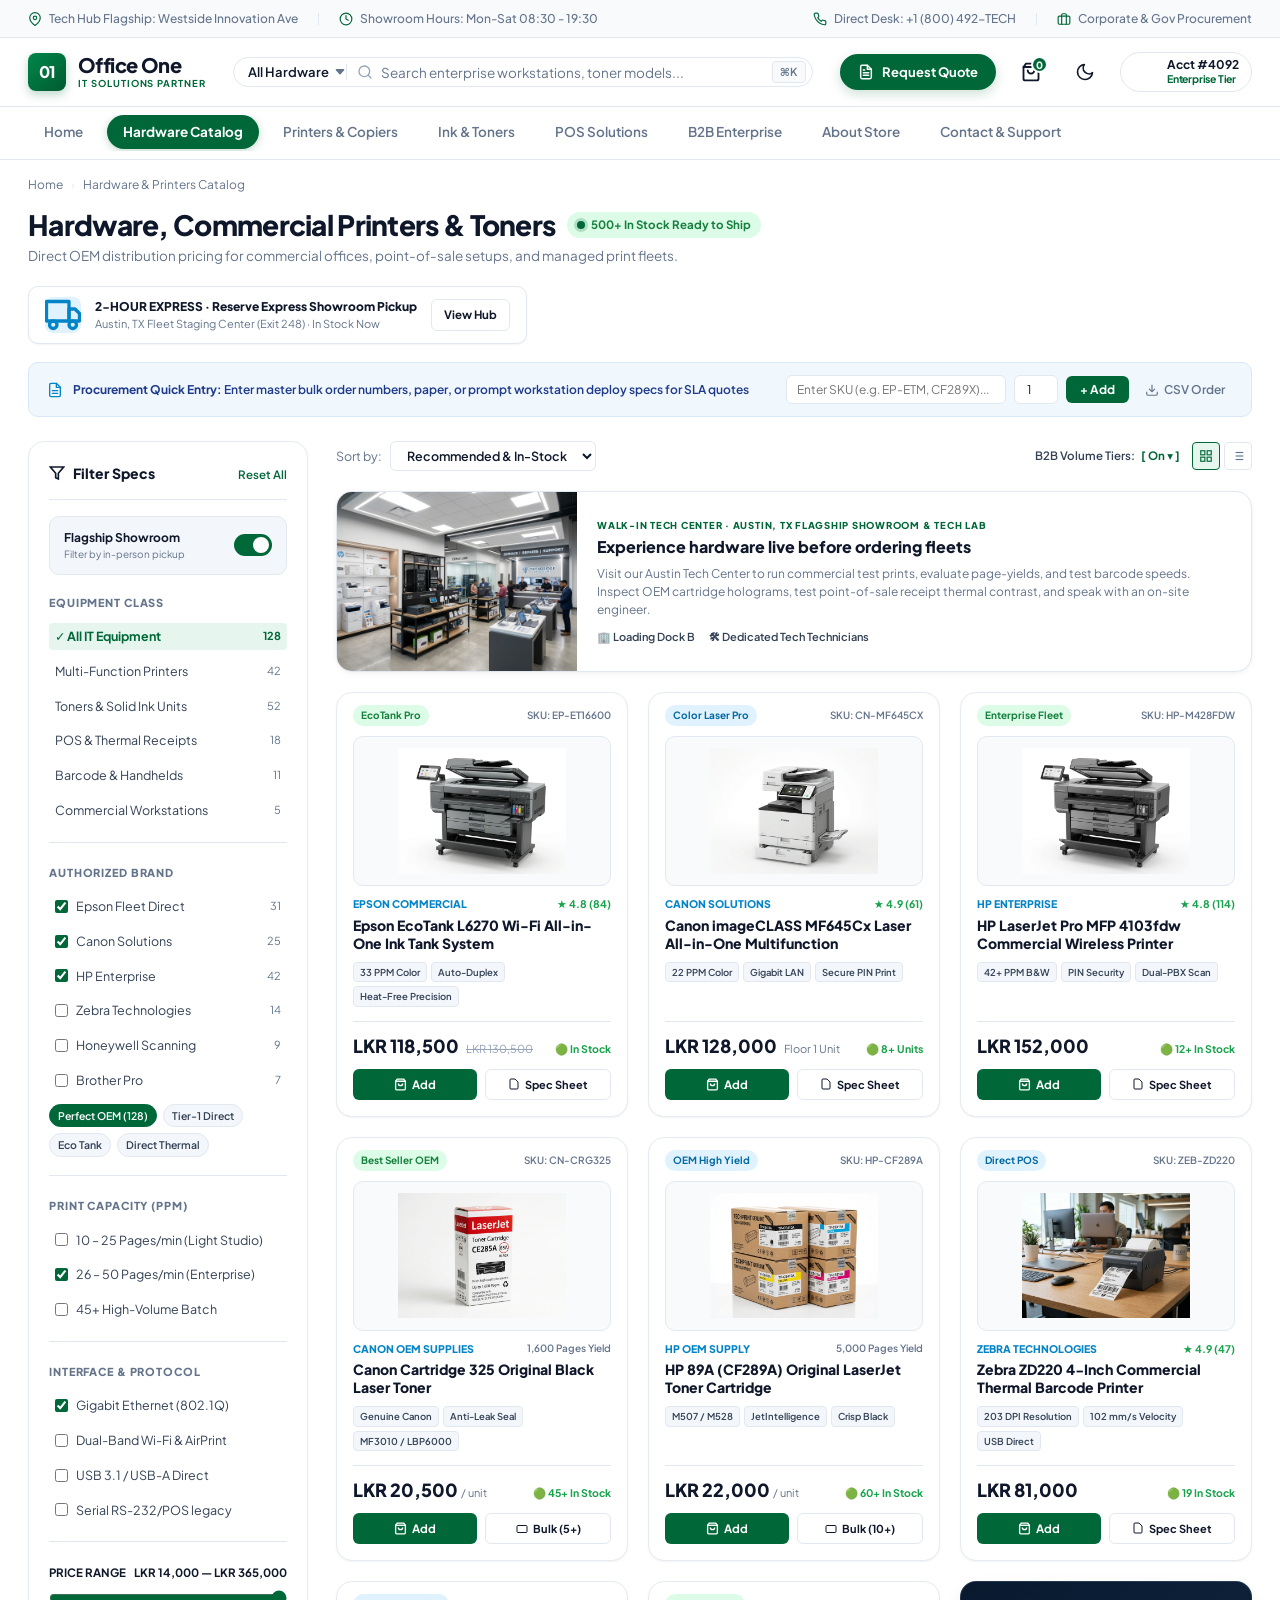
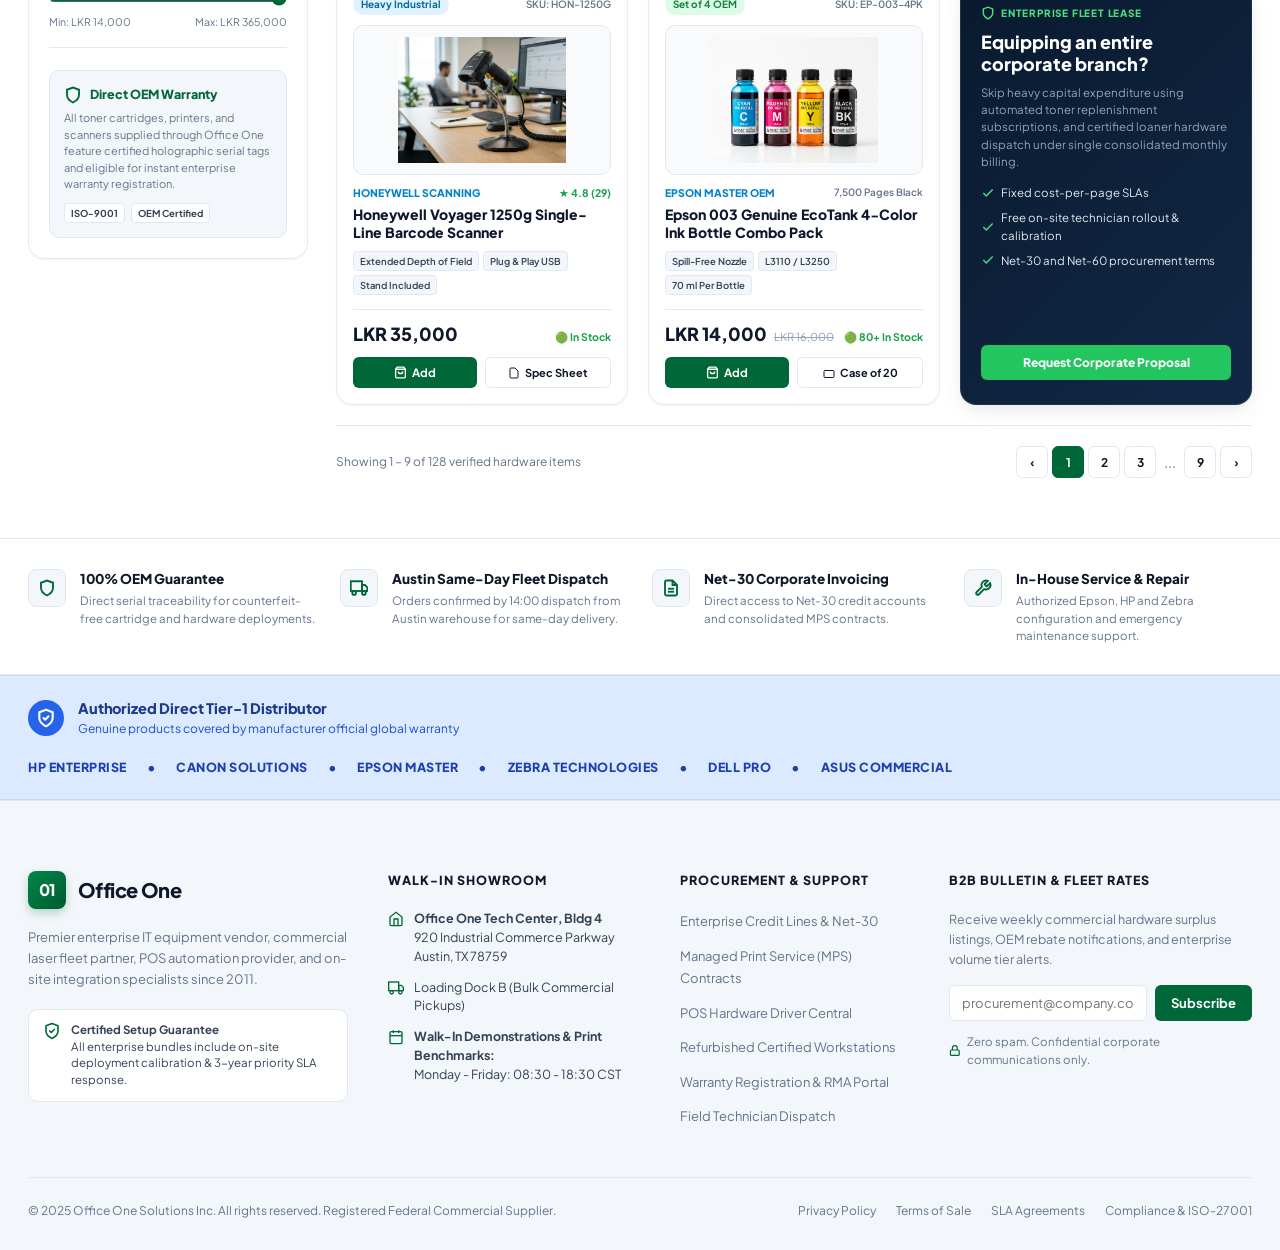
==== commit 03e8b6cb: "ui updated" ====
--- a/catalog.html
+++ b/catalog.html
@@ -12,6 +12,16 @@
   <link href="https://fonts.googleapis.com/css2?family=Plus+Jakarta+Sans:wght@400;500;600;700;800&display=swap" rel="stylesheet">
 
   <link rel="stylesheet" href="style.css">
+  <!-- Instant Theme Sync Initializer (Prevents FOUC) -->
+  <script>
+    (function() {
+      try {
+        if (localStorage.getItem('office_one_theme') === 'dark') {
+          document.documentElement.classList.add('dark-mode');
+        }
+      } catch (e) {}
+    })();
+  </script>
 </head>
 <body>
 
@@ -229,14 +239,31 @@
          CATALOG MAIN LAYOUT (SIDEBAR + PRODUCT GRID)
          ======================================================================== -->
     <div class="catalog-main-layout">
+      <!-- MOBILE FILTER TOGGLE BAR (Visible on <= 992px) -->
+      <button class="mobile-filter-toggle-btn" id="btnMobileFilterToggle" aria-expanded="false" aria-controls="catalogSidebar">
+        <div class="mobile-filter-toggle-left">
+          <svg width="16" height="16" viewBox="0 0 24 24" fill="none" stroke="currentColor" stroke-width="2.2"><polygon points="22 3 2 3 10 12.46 10 19 14 21 14 12.46 22 3"></polygon></svg>
+          <span>Filter Specifications</span>
+        </div>
+        <div class="mobile-filter-toggle-right">
+          <span class="mobile-filter-hint" id="mobileFilterHint">Show Filters</span>
+          <svg class="toggle-chevron" width="14" height="14" viewBox="0 0 24 24" fill="none" stroke="currentColor" stroke-width="2.5">
+            <polyline points="6 9 12 15 18 9"></polyline>
+          </svg>
+        </div>
+      </button>
+
       <!-- LEFT SIDEBAR: FILTERS -->
-      <aside class="catalog-sidebar">
+      <aside class="catalog-sidebar" id="catalogSidebar">
         <div class="filter-header-row">
           <div class="filter-header-title">
             <svg width="16" height="16" viewBox="0 0 24 24" fill="none" stroke="currentColor" stroke-width="2.5"><polygon points="22 3 2 3 10 12.46 10 19 14 21 14 12.46 22 3"></polygon></svg>
             Filter Specs
           </div>
-          <span class="btn-reset-filters" id="btnResetFilters">Reset All</span>
+          <div class="filter-header-actions">
+            <span class="btn-reset-filters" id="btnResetFilters">Reset All</span>
+            <button class="btn-close-mobile-sidebar" id="btnCloseMobileFilter" aria-label="Close Filter Menu">&times;</button>
+          </div>
         </div>
 
         <!-- Flagship Showroom Toggle -->
@@ -396,12 +423,12 @@
           <div class="price-range-slider-wrap">
             <div class="price-range-header">
               <span>PRICE RANGE</span>
-              <span id="priceDisplay">$45 — $1,199</span>
-            </div>
-            <input type="range" class="price-slider-input" min="45" max="1199" value="1199" id="priceRangeInput">
+              <span id="priceDisplay">LKR 14,000 — LKR 365,000</span>
+            </div>
+            <input type="range" class="price-slider-input" min="14000" max="365000" step="1000" value="365000" id="priceRangeInput">
             <div class="price-slider-limits">
-              <span>Min: $45</span>
-              <span>Max: $1,199</span>
+              <span>Min: LKR 14,000</span>
+              <span>Max: LKR 365,000</span>
             </div>
           </div>
         </div>
@@ -419,6 +446,13 @@
             <span class="warranty-badge-pill">ISO-9001</span>
             <span class="warranty-badge-pill">OEM Certified</span>
           </div>
+        </div>
+
+        <!-- Mobile Apply Filter Action (Visible on mobile <= 992px) -->
+        <div class="mobile-apply-filter-bar">
+          <button class="btn-apply-mobile-filter" id="btnApplyMobileFilter">
+            Apply Filters & View Results
+          </button>
         </div>
       </aside>
 
@@ -494,8 +528,8 @@
               <div class="catalog-card-bottom">
                 <div class="catalog-price-row">
                   <div>
-                    <span class="catalog-price-val">$389.00</span>
-                    <span class="catalog-price-strike">$429.00</span>
+                    <span class="catalog-price-val">LKR 118,500</span>
+                    <span class="catalog-price-strike">LKR 130,500</span>
                   </div>
                   <span class="catalog-stock-indicator">🟢 In Stock</span>
                 </div>
@@ -536,7 +570,7 @@
               <div class="catalog-card-bottom">
                 <div class="catalog-price-row">
                   <div>
-                    <span class="catalog-price-val">$420.00</span>
+                    <span class="catalog-price-val">LKR 128,000</span>
                     <span style="font-size: 11px; color: var(--text-muted); margin-left: 4px;">Floor 1 Unit</span>
                   </div>
                   <span class="catalog-stock-indicator">🟢 8+ Units</span>
@@ -578,7 +612,7 @@
               <div class="catalog-card-bottom">
                 <div class="catalog-price-row">
                   <div>
-                    <span class="catalog-price-val">$499.00</span>
+                    <span class="catalog-price-val">LKR 152,000</span>
                   </div>
                   <span class="catalog-stock-indicator">🟢 12+ In Stock</span>
                 </div>
@@ -619,7 +653,7 @@
               <div class="catalog-card-bottom">
                 <div class="catalog-price-row">
                   <div>
-                    <span class="catalog-price-val">$68.00</span>
+                    <span class="catalog-price-val">LKR 20,500</span>
                     <span style="font-size: 11px; color: var(--text-muted);">/ unit</span>
                   </div>
                   <span class="catalog-stock-indicator">🟢 45+ In Stock</span>
@@ -661,7 +695,7 @@
               <div class="catalog-card-bottom">
                 <div class="catalog-price-row">
                   <div>
-                    <span class="catalog-price-val">$72.00</span>
+                    <span class="catalog-price-val">LKR 22,000</span>
                     <span style="font-size: 11px; color: var(--text-muted);">/ unit</span>
                   </div>
                   <span class="catalog-stock-indicator">🟢 60+ In Stock</span>
@@ -703,7 +737,7 @@
               <div class="catalog-card-bottom">
                 <div class="catalog-price-row">
                   <div>
-                    <span class="catalog-price-val">$265.00</span>
+                    <span class="catalog-price-val">LKR 81,000</span>
                   </div>
                   <span class="catalog-stock-indicator">🟢 19 In Stock</span>
                 </div>
@@ -744,7 +778,7 @@
               <div class="catalog-card-bottom">
                 <div class="catalog-price-row">
                   <div>
-                    <span class="catalog-price-val">$115.00</span>
+                    <span class="catalog-price-val">LKR 35,000</span>
                   </div>
                   <span class="catalog-stock-indicator">🟢 In Stock</span>
                 </div>
@@ -785,8 +819,8 @@
               <div class="catalog-card-bottom">
                 <div class="catalog-price-row">
                   <div>
-                    <span class="catalog-price-val">$45.00</span>
-                    <span class="catalog-price-strike">$52.00</span>
+                    <span class="catalog-price-val">LKR 14,000</span>
+                    <span class="catalog-price-strike">LKR 16,000</span>
                   </div>
                   <span class="catalog-stock-indicator">🟢 80+ In Stock</span>
                 </div>
--- a/style.css
+++ b/style.css
@@ -66,6 +66,8 @@
 }
 
 /* Dark Mode Variables */
+html.dark-mode,
+html.dark-mode body,
 body.dark-mode {
   --color-primary: #10b981;
   --color-primary-dark: #059669;
@@ -1041,11 +1043,18 @@
   box-shadow: var(--shadow-xs);
 }
 
-/* Products Grid */
+/* Products Grid (4-Column Layout on Desktop) */
 .products-grid {
   display: grid;
-  grid-template-columns: repeat(3, 1fr);
-  gap: 28px;
+  grid-template-columns: repeat(4, 1fr);
+  gap: 22px;
+}
+
+/* Featured Products & New Arrivals Section Styling */
+.section-featured-arrivals {
+  background-color: var(--bg-section-alt);
+  border-top: 1px solid var(--border-light);
+  border-bottom: 1px solid var(--border-light);
 }
 
 .product-card {
@@ -1111,7 +1120,18 @@
   max-height: 86%;
   max-width: 90%;
   object-fit: contain;
-  transition: transform 0.4s ease;
+  transition: transform 0.4s cubic-bezier(0.16, 1, 0.3, 1);
+  will-change: transform;
+}
+
+/* Featured Arrivals: Photography fills canvas uniformly with perfect alignment */
+.section-featured-arrivals .product-image-canvas img {
+  width: 100%;
+  height: 100%;
+  max-width: 100%;
+  max-height: 100%;
+  object-fit: cover;
+  object-position: center;
 }
 
 .product-card:hover .product-image-canvas img {
@@ -1122,14 +1142,24 @@
   position: absolute;
   top: 10px;
   right: 10px;
-  background: rgba(15, 23, 42, 0.82);
-  backdrop-filter: blur(4px);
+  background: rgba(15, 23, 42, 0.88);
+  backdrop-filter: blur(6px);
+  -webkit-backdrop-filter: blur(6px);
   color: #ffffff;
   font-size: 10px;
   font-weight: 700;
-  padding: 3px 8px;
+  padding: 4px 8px;
   border-radius: 4px;
   letter-spacing: 0.3px;
+  z-index: 10;
+  pointer-events: none;
+  box-shadow: 0 2px 6px rgba(0, 0, 0, 0.25);
+  transition: transform 0.3s ease, background 0.2s ease;
+}
+
+.product-card:hover .product-overlay-tag {
+  z-index: 10;
+  background: rgba(15, 23, 42, 0.95);
 }
 
 /* Product Info */
@@ -1205,6 +1235,8 @@
   margin-top: auto;
   padding-top: 14px;
   border-top: 1px solid var(--border-light);
+  gap: 10px;
+  flex-wrap: wrap;
 }
 
 .price-block {
@@ -1220,10 +1252,10 @@
 }
 
 .current-price {
-  font-size: 22px;
+  font-size: 20px;
   font-weight: 800;
   color: var(--text-main);
-  letter-spacing: -0.03em;
+  letter-spacing: -0.02em;
   line-height: 1.1;
 }
 
@@ -1244,6 +1276,7 @@
   align-items: center;
   gap: 7px;
   box-shadow: 0 2px 8px rgba(0, 104, 56, 0.2);
+  white-space: nowrap;
 }
 
 .btn-reserve-pickup:hover {
@@ -1991,6 +2024,9 @@
   .advantage-grid {
     grid-template-columns: repeat(2, 1fr);
   }
+  .products-grid {
+    grid-template-columns: repeat(2, 1fr);
+  }
   .footer-columns-grid {
     grid-template-columns: repeat(2, 1fr);
     gap: 36px;
@@ -3697,11 +3733,162 @@
   line-height: 1.5;
 }
 
+/* Mobile Filter Bar & Drawer (Desktop default: hidden) */
+.mobile-filter-toggle-btn {
+  display: none;
+}
+.btn-close-mobile-sidebar {
+  display: none;
+}
+.mobile-apply-filter-bar {
+  display: none;
+}
+
+@keyframes filterSlideDown {
+  from {
+    opacity: 0;
+    transform: translateY(-8px);
+  }
+  to {
+    opacity: 1;
+    transform: translateY(0);
+  }
+}
+
 /* Mobile Responsive rules for Catalog */
 @media (max-width: 992px) {
   .catalog-main-layout {
     grid-template-columns: 1fr;
-  }
+    gap: 16px;
+  }
+
+  /* Mobile Filter Toggle Button */
+  .mobile-filter-toggle-btn {
+    display: flex;
+    align-items: center;
+    justify-content: space-between;
+    width: 100%;
+    background-color: var(--bg-surface-elevated);
+    border: 1px solid var(--border-card);
+    border-radius: var(--radius-md);
+    padding: 12px 18px;
+    font-size: 13.5px;
+    font-weight: 700;
+    color: var(--text-main);
+    cursor: pointer;
+    box-shadow: var(--shadow-xs);
+    transition: all var(--transition-fast);
+    margin-bottom: 8px;
+  }
+
+  .mobile-filter-toggle-btn:hover {
+    border-color: var(--color-primary);
+  }
+
+  .mobile-filter-toggle-left {
+    display: flex;
+    align-items: center;
+    gap: 9px;
+    color: var(--text-main);
+  }
+
+  .mobile-filter-toggle-left svg {
+    color: var(--color-primary);
+  }
+
+  .mobile-filter-toggle-right {
+    display: flex;
+    align-items: center;
+    gap: 8px;
+  }
+
+  .mobile-filter-hint {
+    font-size: 12px;
+    font-weight: 600;
+    color: var(--color-primary);
+    background: var(--color-primary-tint);
+    padding: 3px 8px;
+    border-radius: var(--radius-pill);
+    border: 1px solid var(--color-primary-subtle);
+  }
+
+  .toggle-chevron {
+    transition: transform 0.25s ease;
+    color: var(--text-muted);
+  }
+
+  .mobile-filter-toggle-btn.active .toggle-chevron {
+    transform: rotate(180deg);
+  }
+
+  .mobile-filter-toggle-btn.active {
+    border-color: var(--color-primary);
+    background-color: var(--bg-section-card);
+  }
+
+  /* Hide sidebar by default on mobile */
+  .catalog-sidebar {
+    display: none;
+    margin-bottom: 20px;
+    border-color: var(--color-primary-subtle);
+  }
+
+  .catalog-sidebar.mobile-open {
+    display: block;
+    animation: filterSlideDown 0.25s cubic-bezier(0.16, 1, 0.3, 1) forwards;
+  }
+
+  .filter-header-actions {
+    display: flex;
+    align-items: center;
+    gap: 12px;
+  }
+
+  .btn-close-mobile-sidebar {
+    display: inline-flex;
+    align-items: center;
+    justify-content: center;
+    background: var(--bg-section-tint);
+    border: 1px solid var(--border-light);
+    color: var(--text-muted);
+    font-size: 20px;
+    line-height: 1;
+    width: 28px;
+    height: 28px;
+    border-radius: 50%;
+    cursor: pointer;
+    transition: all var(--transition-fast);
+  }
+
+  .btn-close-mobile-sidebar:hover {
+    color: var(--text-main);
+    border-color: var(--color-primary);
+  }
+
+  .mobile-apply-filter-bar {
+    display: block;
+    margin-top: 16px;
+    padding-top: 14px;
+    border-top: 1px solid var(--border-light);
+  }
+
+  .btn-apply-mobile-filter {
+    width: 100%;
+    background-color: var(--color-primary);
+    color: #ffffff;
+    font-size: 13px;
+    font-weight: 700;
+    padding: 12px;
+    border-radius: var(--radius-md);
+    cursor: pointer;
+    box-shadow: 0 2px 8px rgba(0, 104, 56, 0.2);
+    transition: all var(--transition-fast);
+  }
+
+  .btn-apply-mobile-filter:hover {
+    background-color: var(--color-primary-dark);
+  }
+
   .catalog-products-grid {
     grid-template-columns: repeat(2, 1fr);
   }
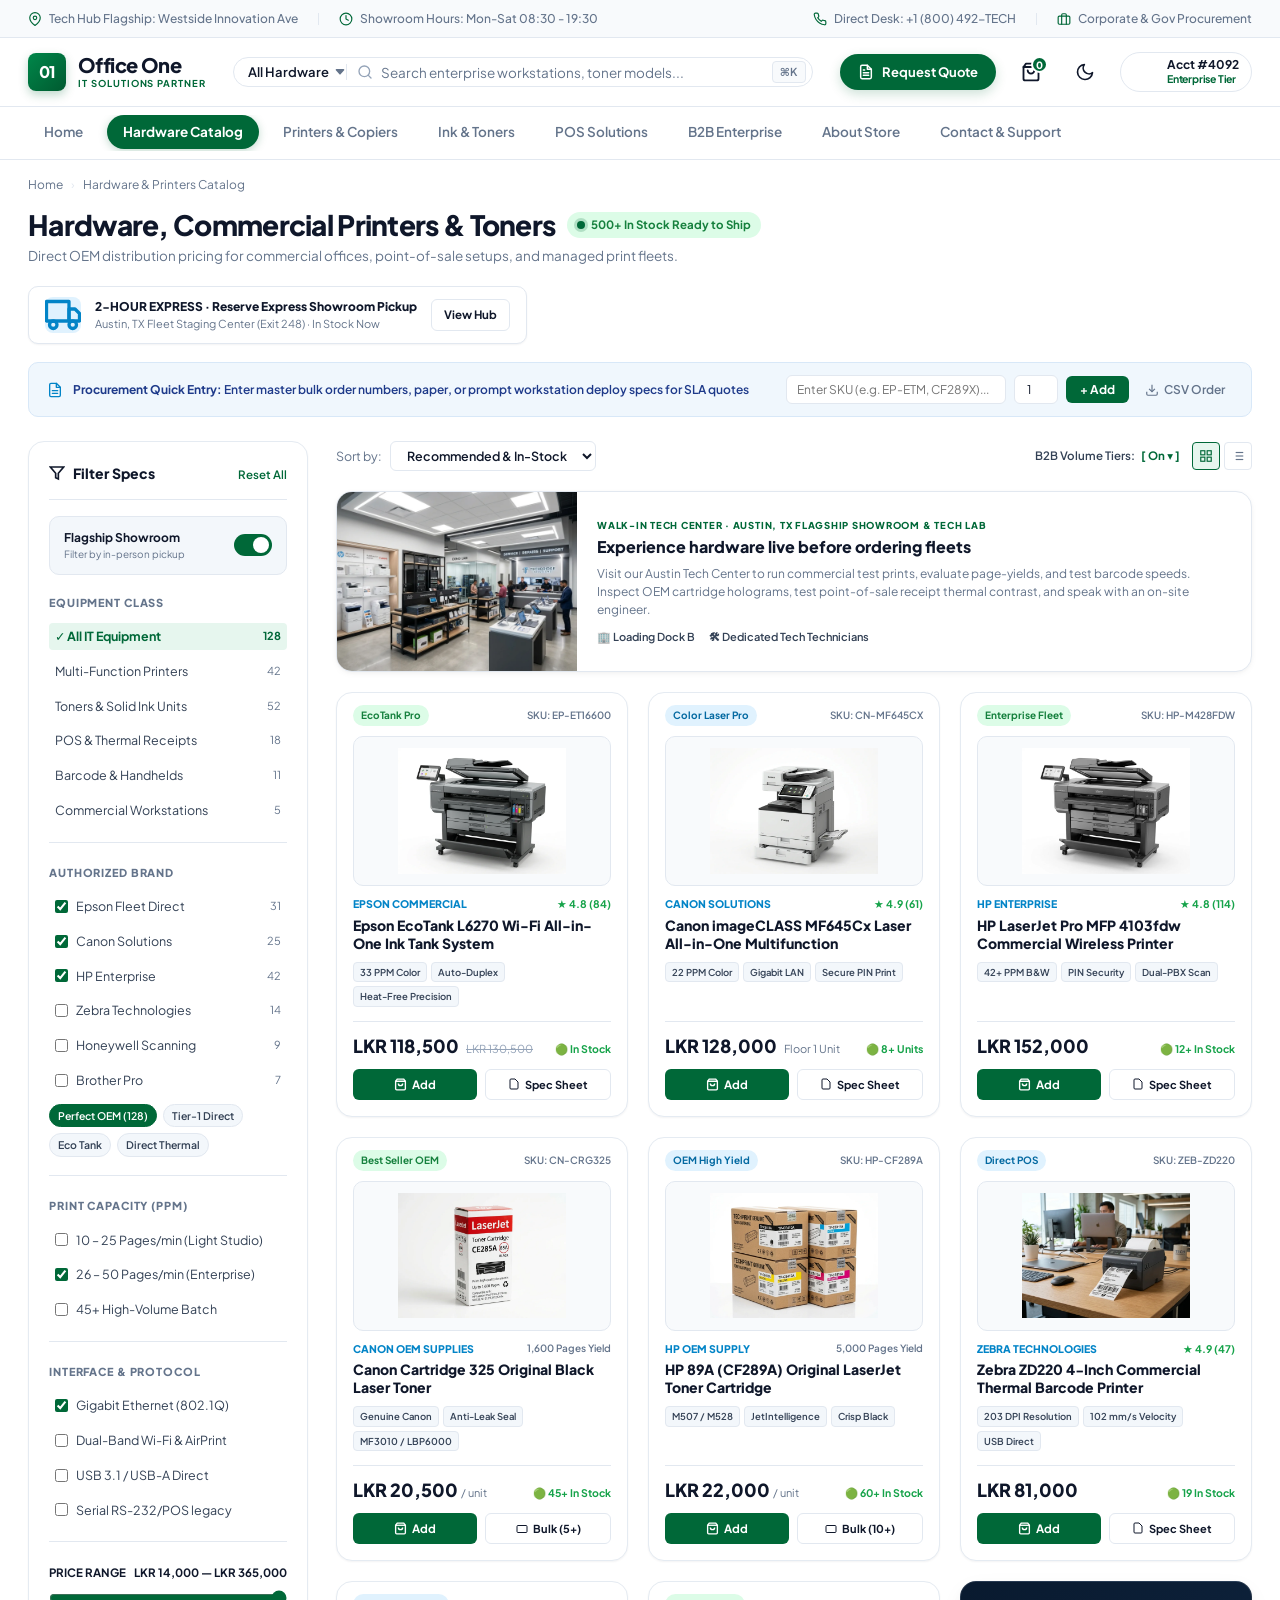
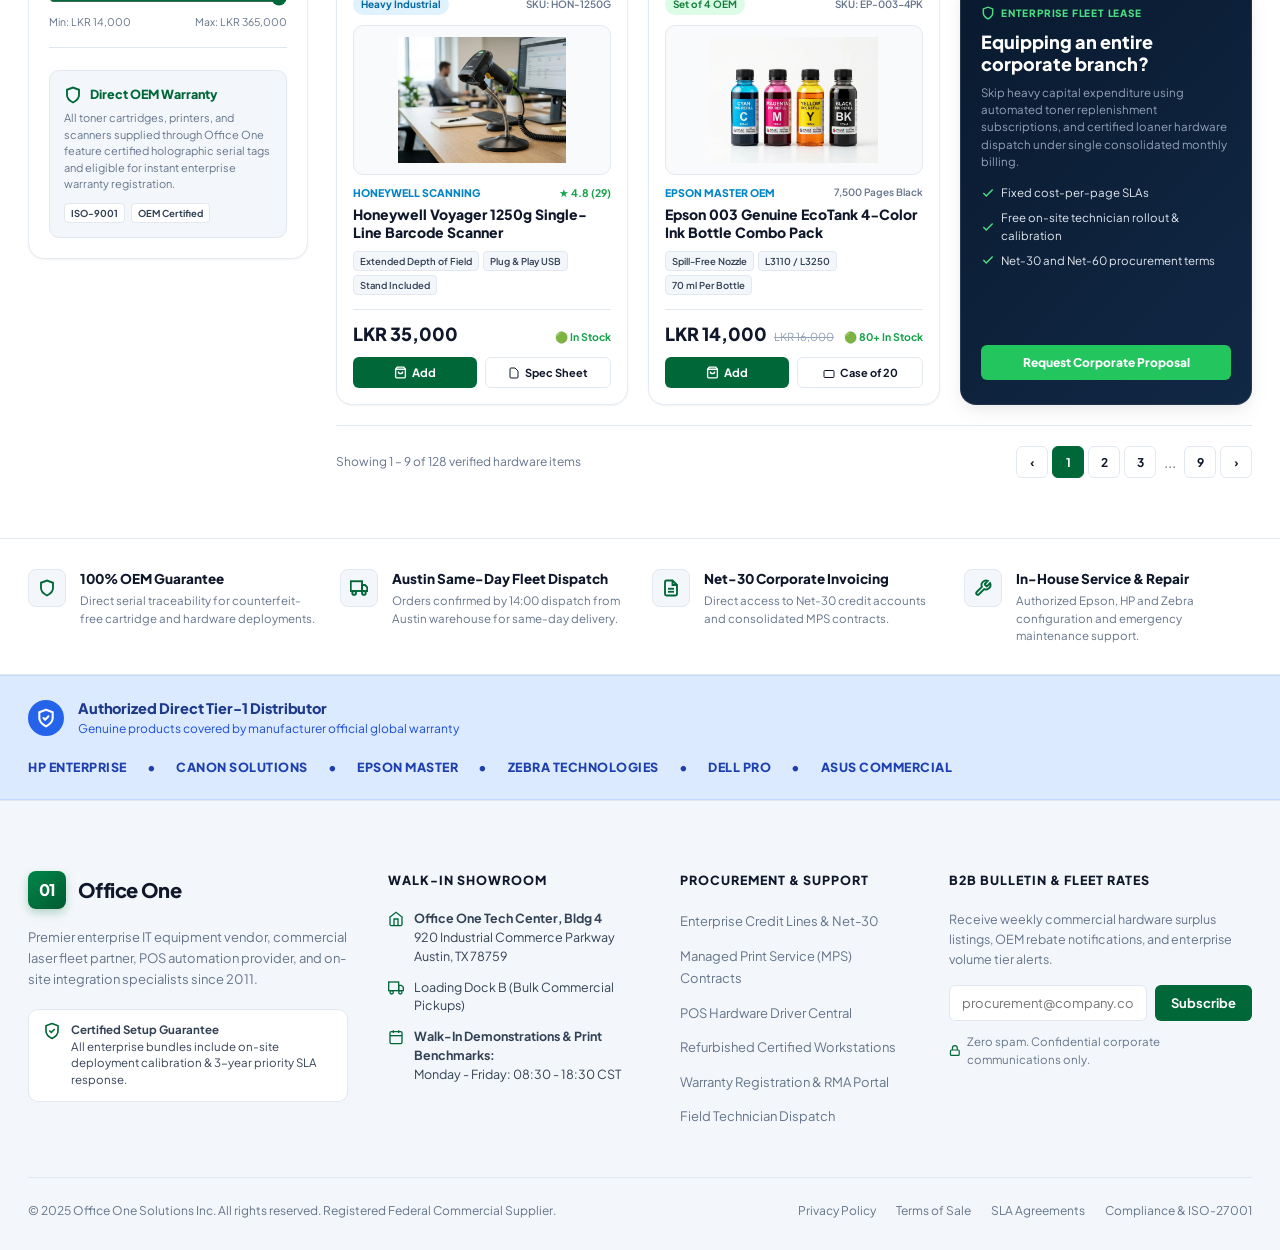
==== commit 7f860bd8: "Image optimized" ====
--- a/catalog.html
+++ b/catalog.html
@@ -489,7 +489,7 @@
 
         <!-- Featured Showroom Banner Card -->
         <div class="walkin-banner-card">
-          <img src="assets/showroom.jpg" alt="Office One Tech Center" class="walkin-banner-img">
+          <img src="assets/showroom.webp" alt="Office One Tech Center" class="walkin-banner-img" loading="eager" fetchpriority="high" decoding="sync" width="1200" height="896">
           <div class="walkin-banner-body">
             <span class="walkin-kicker">WALK-IN TECH CENTER · Austin, TX Flagship Showroom & Tech Lab</span>
             <h2 class="walkin-title">Experience hardware live before ordering fleets</h2>
@@ -512,7 +512,7 @@
               <span class="catalog-card-sku">SKU: EP-ET16600</span>
             </div>
             <div class="catalog-card-img-wrap">
-              <img src="assets/epson-printer.jpg" alt="Epson EcoTank L6270 Wi-Fi All-in-One Ink Tank System">
+              <img src="assets/epson-printer.webp" alt="Epson EcoTank L6270 Wi-Fi All-in-One Ink Tank System" loading="lazy" decoding="async" width="600" height="450">
             </div>
             <div class="catalog-card-body">
               <div class="catalog-card-meta">
@@ -554,7 +554,7 @@
               <span class="catalog-card-sku">SKU: CN-MF645CX</span>
             </div>
             <div class="catalog-card-img-wrap">
-              <img src="assets/canon-printer.jpg" alt="Canon imageCLASS MF645Cx Laser All-in-One Multifunction">
+              <img src="assets/canon-printer.webp" alt="Canon imageCLASS MF645Cx Laser All-in-One Multifunction" loading="lazy" decoding="async" width="600" height="450">
             </div>
             <div class="catalog-card-body">
               <div class="catalog-card-meta">
@@ -596,7 +596,7 @@
               <span class="catalog-card-sku">SKU: HP-M428FDW</span>
             </div>
             <div class="catalog-card-img-wrap">
-              <img src="assets/epson-printer.jpg" alt="HP LaserJet Pro MFP 4103fdw Commercial Wireless Printer" style="filter: grayscale(1);">
+              <img src="assets/epson-printer.webp" alt="HP LaserJet Pro MFP 4103fdw Commercial Wireless Printer" style="filter: grayscale(1);" loading="lazy" decoding="async" width="600" height="450">
             </div>
             <div class="catalog-card-body">
               <div class="catalog-card-meta">
@@ -637,7 +637,7 @@
               <span class="catalog-card-sku">SKU: CN-CRG325</span>
             </div>
             <div class="catalog-card-img-wrap">
-              <img src="assets/canon-toner-box.jpg" alt="Canon Cartridge 325 Original Black Laser Toner">
+              <img src="assets/canon-toner-box.webp" alt="Canon Cartridge 325 Original Black Laser Toner" loading="lazy" decoding="async" width="600" height="450">
             </div>
             <div class="catalog-card-body">
               <div class="catalog-card-meta">
@@ -679,7 +679,7 @@
               <span class="catalog-card-sku">SKU: HP-CF289A</span>
             </div>
             <div class="catalog-card-img-wrap">
-              <img src="assets/hp-toner.jpg" alt="HP 89A (CF289A) Original LaserJet Toner Cartridge">
+              <img src="assets/hp-toner.webp" alt="HP 89A (CF289A) Original LaserJet Toner Cartridge" loading="lazy" decoding="async" width="600" height="450">
             </div>
             <div class="catalog-card-body">
               <div class="catalog-card-meta">
@@ -721,7 +721,7 @@
               <span class="catalog-card-sku">SKU: ZEB-ZD220</span>
             </div>
             <div class="catalog-card-img-wrap">
-              <img src="assets/zebra-printer.jpg" alt="Zebra ZD220 4-Inch Commercial Thermal Barcode Printer">
+              <img src="assets/zebra-printer.webp" alt="Zebra ZD220 4-Inch Commercial Thermal Barcode Printer" loading="lazy" decoding="async" width="600" height="450">
             </div>
             <div class="catalog-card-body">
               <div class="catalog-card-meta">
@@ -762,7 +762,7 @@
               <span class="catalog-card-sku">SKU: HON-1250G</span>
             </div>
             <div class="catalog-card-img-wrap">
-              <img src="assets/honeywell-scanner.jpg" alt="Honeywell Voyager 1250g Single-Line Barcode Scanner">
+              <img src="assets/honeywell-scanner.webp" alt="Honeywell Voyager 1250g Single-Line Barcode Scanner" loading="lazy" decoding="async" width="600" height="450">
             </div>
             <div class="catalog-card-body">
               <div class="catalog-card-meta">
@@ -803,7 +803,7 @@
               <span class="catalog-card-sku">SKU: EP-003-4PK</span>
             </div>
             <div class="catalog-card-img-wrap">
-              <img src="assets/epson-ink-bottles.jpg" alt="Epson 003 Genuine EcoTank 4-Color Ink Bottle Combo Pack">
+              <img src="assets/epson-ink-bottles.webp" alt="Epson 003 Genuine EcoTank 4-Color Ink Bottle Combo Pack" loading="lazy" decoding="async" width="600" height="450">
             </div>
             <div class="catalog-card-body">
               <div class="catalog-card-meta">
--- a/style.css
+++ b/style.css
@@ -3929,3 +3929,14 @@
   }
 }
 
+/* ==========================================================================
+   PERFORMANCE & RENDERING OPTIMIZATIONS
+   ========================================================================== */
+.section-featured-arrivals,
+.section-reviews,
+.section-showroom-visit {
+  content-visibility: auto;
+  contain-intrinsic-size: auto 700px;
+}
+
+
